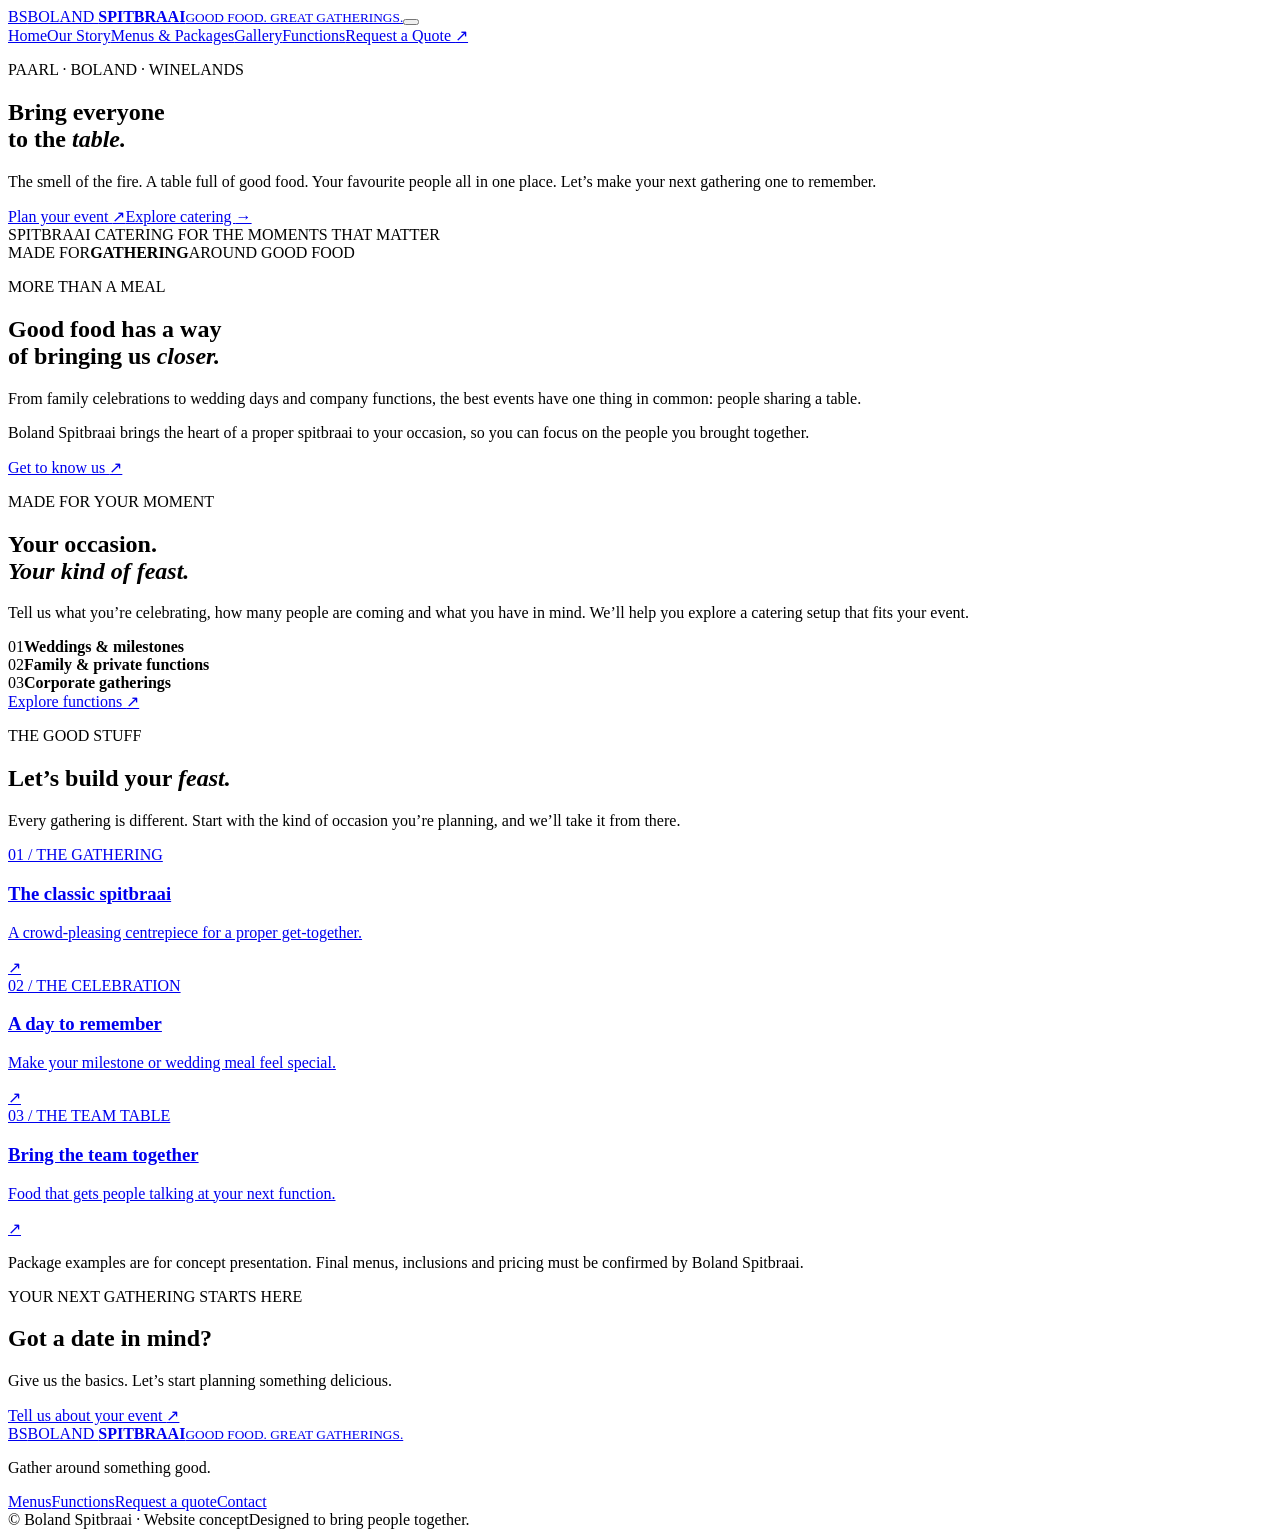
==== index.html @ f4f55e8e "Build Boland Spitbraai homepage" ====
<!doctype html>
<html lang="en">
<head>
  <meta charset="utf-8"><meta name="viewport" content="width=device-width, initial-scale=1">
  <meta name="description" content="Spitbraai catering for weddings, private celebrations and corporate functions across Paarl, the Boland and Winelands. Request a quote for your event.">
  <meta name="theme-color" content="#171914">
  <title>Boland Spitbraai | Bring Everyone to the Table</title>
  <link rel="preconnect" href="https://images.unsplash.com"><link rel="stylesheet" href="assets/css/styles.css"><script src="assets/js/main.js" defer></script>
</head>
<body>
<header class="site-header"><a class="brand" href="index.html" aria-label="Boland Spitbraai home"><span class="brand-mark">BS</span><span class="brand-name">BOLAND <b>SPITBRAAI</b><small>GOOD FOOD. GREAT GATHERINGS.</small></span></a><button class="nav-toggle" aria-expanded="false" aria-controls="site-nav" aria-label="Open navigation"><span></span><span></span></button><nav id="site-nav" class="site-nav"><a class="active" href="index.html">Home</a><a href="about.html">Our Story</a><a href="menus.html">Menus & Packages</a><a href="gallery.html">Gallery</a><a href="events.html">Functions</a><a class="nav-cta" href="quote.html">Request a Quote <span>↗</span></a></nav></header>
<main>
<section class="hero"><div class="hero-image" role="img" aria-label="Golden firelight and a feast prepared for a gathering"></div><div class="hero-content wrap"><p class="eyebrow"><span></span> PAARL · BOLAND · WINELANDS</p><h1>Bring everyone<br>to the <em>table.</em></h1><p class="hero-copy">The smell of the fire. A table full of good food. Your favourite people all in one place. Let’s make your next gathering one to remember.</p><div class="hero-actions"><a class="button button-primary" href="quote.html">Plan your event <span>↗</span></a><a class="text-link" href="menus.html">Explore catering <span>→</span></a></div><div class="hero-note"><span class="note-line"></span><span>SPITBRAAI CATERING FOR THE MOMENTS THAT MATTER</span></div></div><div class="hero-stamp"><span>MADE FOR</span><b>GATHERING</b><span>AROUND GOOD FOOD</span></div></section>
<section class="intro-section section-pad"><div class="wrap intro-grid"><div><p class="eyebrow dark-eye">MORE THAN A MEAL</p><h2>Good food has a way<br>of bringing us <em>closer.</em></h2></div><div class="intro-copy"><p>From family celebrations to wedding days and company functions, the best events have one thing in common: people sharing a table.</p><p>Boland Spitbraai brings the heart of a proper spitbraai to your occasion, so you can focus on the people you brought together.</p><a class="under-link" href="about.html">Get to know us <span>↗</span></a></div></div></section>
<section class="feature-section"><div class="feature-photo photo-feast"></div><div class="feature-panel"><p class="eyebrow">MADE FOR YOUR MOMENT</p><h2>Your occasion.<br><em>Your kind of feast.</em></h2><p>Tell us what you’re celebrating, how many people are coming and what you have in mind. We’ll help you explore a catering setup that fits your event.</p><div class="feature-list"><div><span>01</span><b>Weddings & milestones</b></div><div><span>02</span><b>Family & private functions</b></div><div><span>03</span><b>Corporate gatherings</b></div></div><a class="button button-outline" href="events.html">Explore functions <span>↗</span></a></div></section>
<section class="packages-section section-pad"><div class="wrap"><div class="section-heading"><div><p class="eyebrow dark-eye">THE GOOD STUFF</p><h2>Let’s build your <em>feast.</em></h2></div><p>Every gathering is different. Start with the kind of occasion you’re planning, and we’ll take it from there.</p></div><div class="package-grid"><a class="package-card" href="menus.html#classic"><span class="card-number">01 / THE GATHERING</span><div class="package-image package-image-one"></div><div class="package-bottom"><div><h3>The classic spitbraai</h3><p>A crowd-pleasing centrepiece for a proper get-together.</p></div><span class="round-arrow">↗</span></div></a><a class="package-card" href="menus.html#celebration"><span class="card-number">02 / THE CELEBRATION</span><div class="package-image package-image-two"></div><div class="package-bottom"><div><h3>A day to remember</h3><p>Make your milestone or wedding meal feel special.</p></div><span class="round-arrow">↗</span></div></a><a class="package-card" href="menus.html#corporate"><span class="card-number">03 / THE TEAM TABLE</span><div class="package-image package-image-three"></div><div class="package-bottom"><div><h3>Bring the team together</h3><p>Food that gets people talking at your next function.</p></div><span class="round-arrow">↗</span></div></a></div><p class="small-note">Package examples are for concept presentation. Final menus, inclusions and pricing must be confirmed by Boland Spitbraai.</p></div></section>
<section class="quote-band"><div class="wrap quote-band-inner"><div><p class="eyebrow">YOUR NEXT GATHERING STARTS HERE</p><h2>Got a date in mind?</h2><p>Give us the basics. Let’s start planning something delicious.</p></div><a class="button button-light" href="quote.html">Tell us about your event <span>↗</span></a></div></section>
</main>
<footer class="site-footer"><div class="wrap footer-main"><a class="brand footer-brand" href="index.html"><span class="brand-mark">BS</span><span class="brand-name">BOLAND <b>SPITBRAAI</b><small>GOOD FOOD. GREAT GATHERINGS.</small></span></a><p>Gather around something good.</p><div class="footer-links"><a href="menus.html">Menus</a><a href="events.html">Functions</a><a href="quote.html">Request a quote</a><a href="contact.html">Contact</a></div></div><div class="wrap footer-bottom"><span>© <span data-year></span> Boland Spitbraai · Website concept</span><span>Designed to bring people together.</span></div></footer>
</body></html>
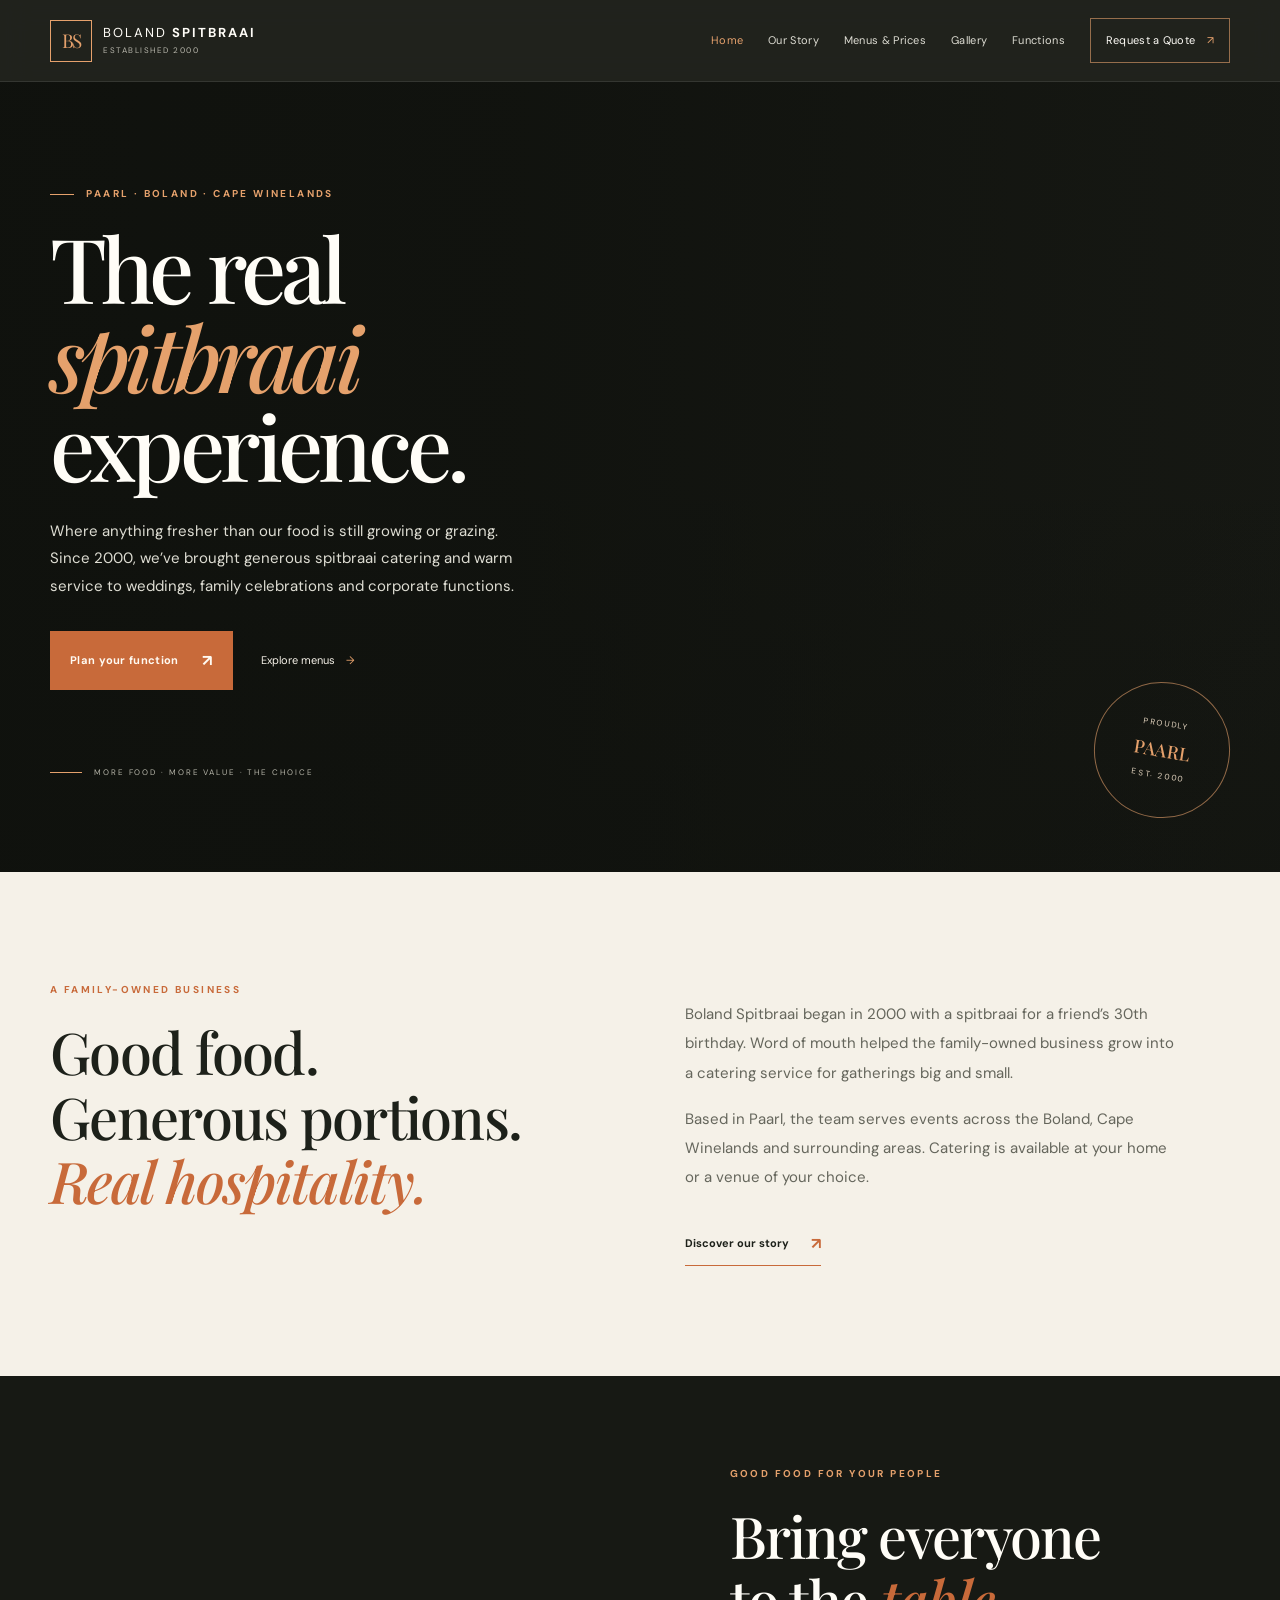
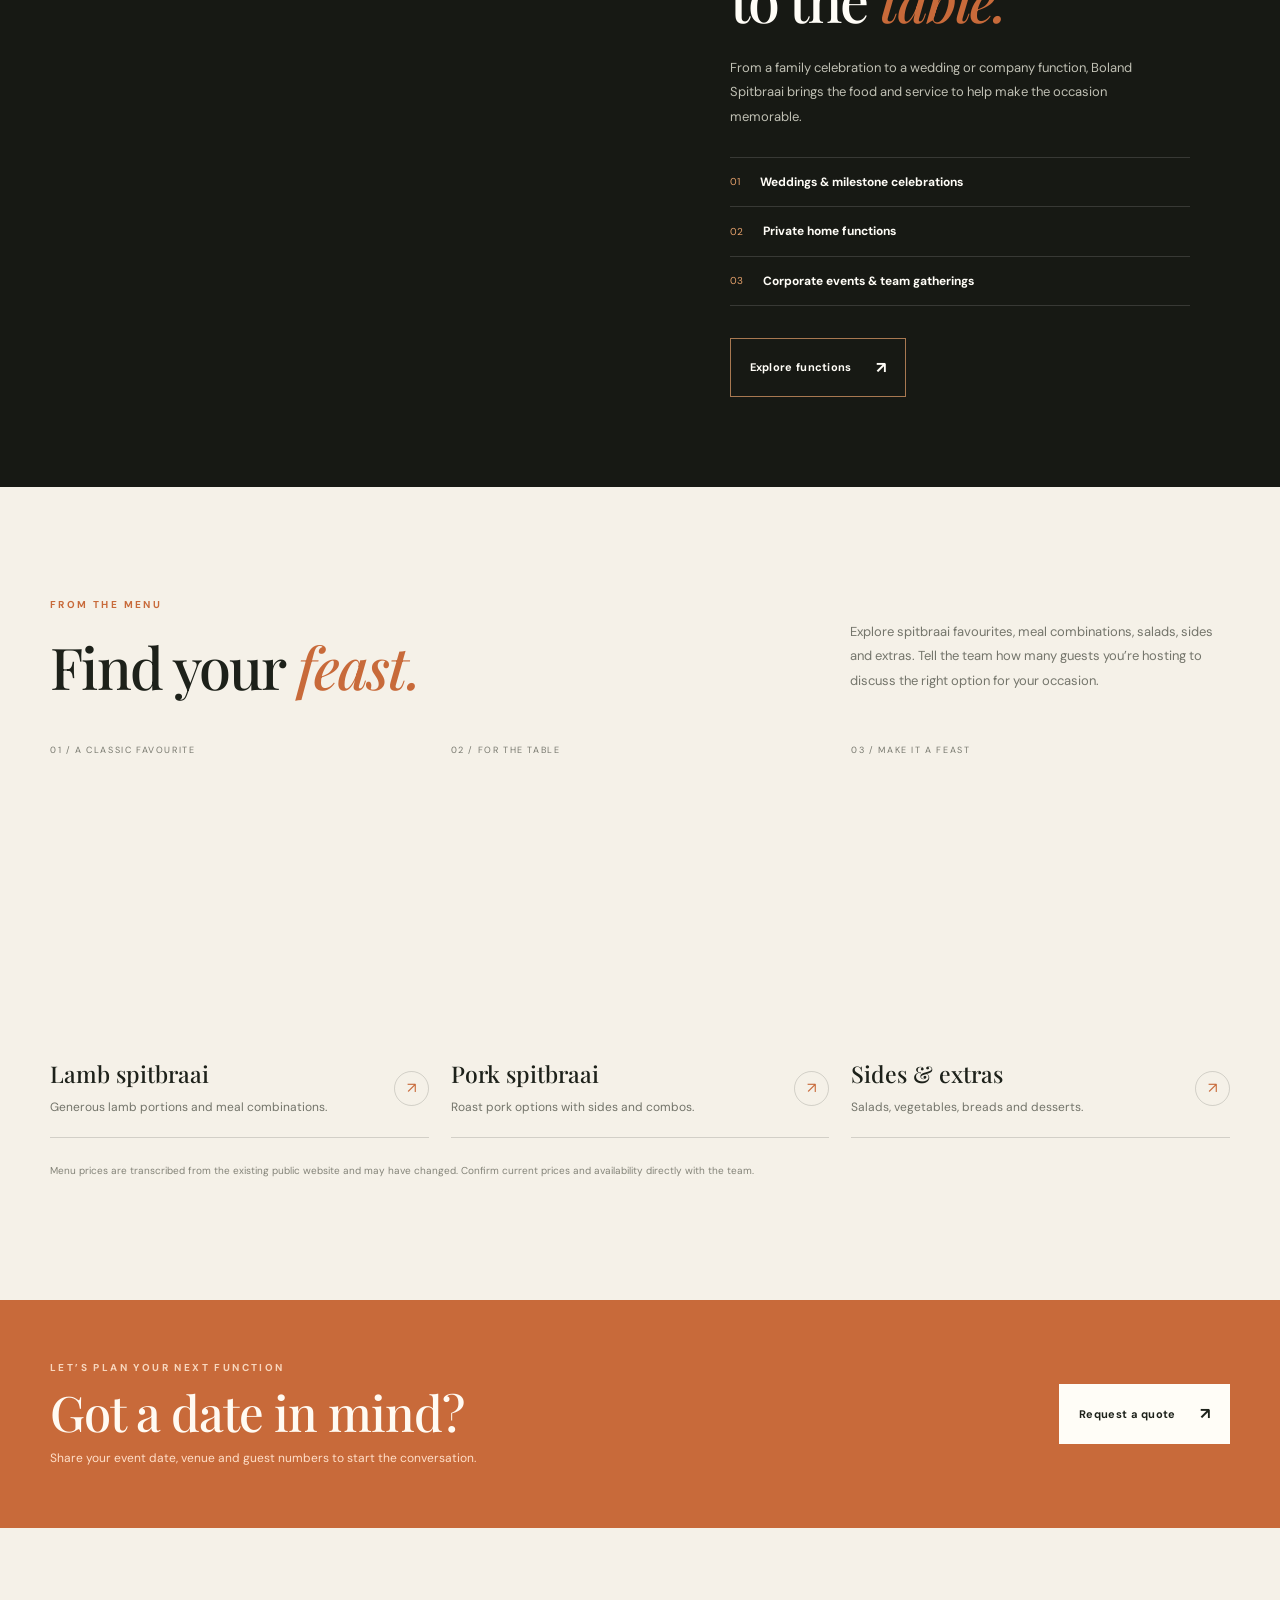
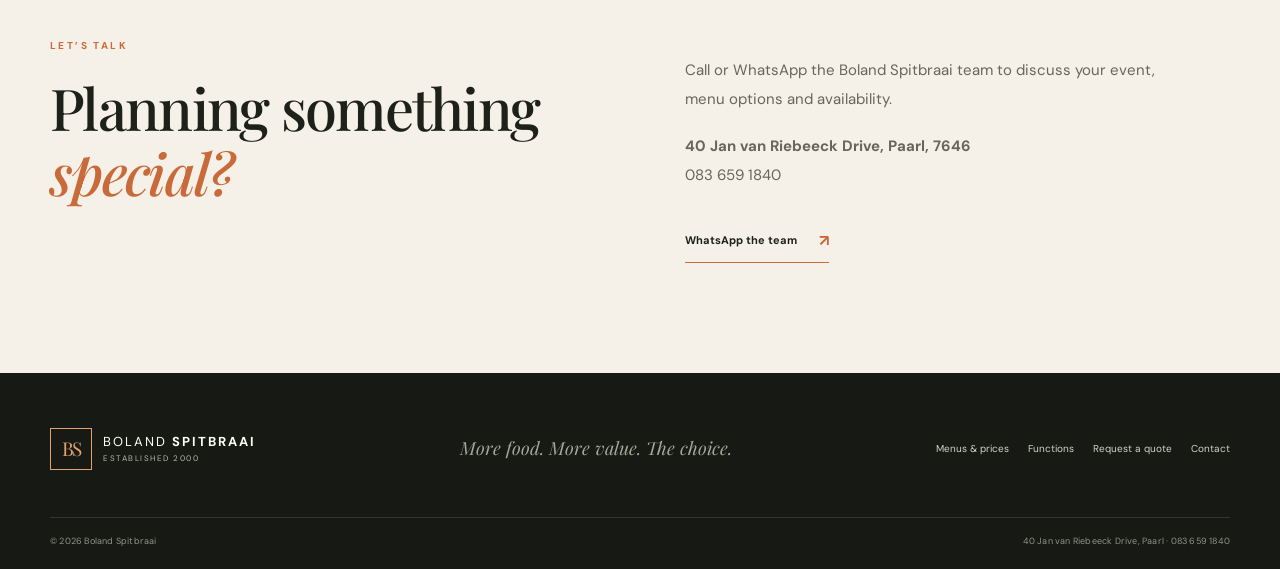
==== commit f1ddcfbf: "Rework homepage around real Boland Spitbraai business" ====
--- a/index.html
+++ b/index.html
@@ -1,20 +1,10 @@
 <!doctype html>
-<html lang="en">
-<head>
-  <meta charset="utf-8"><meta name="viewport" content="width=device-width, initial-scale=1">
-  <meta name="description" content="Spitbraai catering for weddings, private celebrations and corporate functions across Paarl, the Boland and Winelands. Request a quote for your event.">
-  <meta name="theme-color" content="#171914">
-  <title>Boland Spitbraai | Bring Everyone to the Table</title>
-  <link rel="preconnect" href="https://images.unsplash.com"><link rel="stylesheet" href="assets/css/styles.css"><script src="assets/js/main.js" defer></script>
-</head>
-<body>
-<header class="site-header"><a class="brand" href="index.html" aria-label="Boland Spitbraai home"><span class="brand-mark">BS</span><span class="brand-name">BOLAND <b>SPITBRAAI</b><small>GOOD FOOD. GREAT GATHERINGS.</small></span></a><button class="nav-toggle" aria-expanded="false" aria-controls="site-nav" aria-label="Open navigation"><span></span><span></span></button><nav id="site-nav" class="site-nav"><a class="active" href="index.html">Home</a><a href="about.html">Our Story</a><a href="menus.html">Menus & Packages</a><a href="gallery.html">Gallery</a><a href="events.html">Functions</a><a class="nav-cta" href="quote.html">Request a Quote <span>↗</span></a></nav></header>
-<main>
-<section class="hero"><div class="hero-image" role="img" aria-label="Golden firelight and a feast prepared for a gathering"></div><div class="hero-content wrap"><p class="eyebrow"><span></span> PAARL · BOLAND · WINELANDS</p><h1>Bring everyone<br>to the <em>table.</em></h1><p class="hero-copy">The smell of the fire. A table full of good food. Your favourite people all in one place. Let’s make your next gathering one to remember.</p><div class="hero-actions"><a class="button button-primary" href="quote.html">Plan your event <span>↗</span></a><a class="text-link" href="menus.html">Explore catering <span>→</span></a></div><div class="hero-note"><span class="note-line"></span><span>SPITBRAAI CATERING FOR THE MOMENTS THAT MATTER</span></div></div><div class="hero-stamp"><span>MADE FOR</span><b>GATHERING</b><span>AROUND GOOD FOOD</span></div></section>
-<section class="intro-section section-pad"><div class="wrap intro-grid"><div><p class="eyebrow dark-eye">MORE THAN A MEAL</p><h2>Good food has a way<br>of bringing us <em>closer.</em></h2></div><div class="intro-copy"><p>From family celebrations to wedding days and company functions, the best events have one thing in common: people sharing a table.</p><p>Boland Spitbraai brings the heart of a proper spitbraai to your occasion, so you can focus on the people you brought together.</p><a class="under-link" href="about.html">Get to know us <span>↗</span></a></div></div></section>
-<section class="feature-section"><div class="feature-photo photo-feast"></div><div class="feature-panel"><p class="eyebrow">MADE FOR YOUR MOMENT</p><h2>Your occasion.<br><em>Your kind of feast.</em></h2><p>Tell us what you’re celebrating, how many people are coming and what you have in mind. We’ll help you explore a catering setup that fits your event.</p><div class="feature-list"><div><span>01</span><b>Weddings & milestones</b></div><div><span>02</span><b>Family & private functions</b></div><div><span>03</span><b>Corporate gatherings</b></div></div><a class="button button-outline" href="events.html">Explore functions <span>↗</span></a></div></section>
-<section class="packages-section section-pad"><div class="wrap"><div class="section-heading"><div><p class="eyebrow dark-eye">THE GOOD STUFF</p><h2>Let’s build your <em>feast.</em></h2></div><p>Every gathering is different. Start with the kind of occasion you’re planning, and we’ll take it from there.</p></div><div class="package-grid"><a class="package-card" href="menus.html#classic"><span class="card-number">01 / THE GATHERING</span><div class="package-image package-image-one"></div><div class="package-bottom"><div><h3>The classic spitbraai</h3><p>A crowd-pleasing centrepiece for a proper get-together.</p></div><span class="round-arrow">↗</span></div></a><a class="package-card" href="menus.html#celebration"><span class="card-number">02 / THE CELEBRATION</span><div class="package-image package-image-two"></div><div class="package-bottom"><div><h3>A day to remember</h3><p>Make your milestone or wedding meal feel special.</p></div><span class="round-arrow">↗</span></div></a><a class="package-card" href="menus.html#corporate"><span class="card-number">03 / THE TEAM TABLE</span><div class="package-image package-image-three"></div><div class="package-bottom"><div><h3>Bring the team together</h3><p>Food that gets people talking at your next function.</p></div><span class="round-arrow">↗</span></div></a></div><p class="small-note">Package examples are for concept presentation. Final menus, inclusions and pricing must be confirmed by Boland Spitbraai.</p></div></section>
-<section class="quote-band"><div class="wrap quote-band-inner"><div><p class="eyebrow">YOUR NEXT GATHERING STARTS HERE</p><h2>Got a date in mind?</h2><p>Give us the basics. Let’s start planning something delicious.</p></div><a class="button button-light" href="quote.html">Tell us about your event <span>↗</span></a></div></section>
-</main>
-<footer class="site-footer"><div class="wrap footer-main"><a class="brand footer-brand" href="index.html"><span class="brand-mark">BS</span><span class="brand-name">BOLAND <b>SPITBRAAI</b><small>GOOD FOOD. GREAT GATHERINGS.</small></span></a><p>Gather around something good.</p><div class="footer-links"><a href="menus.html">Menus</a><a href="events.html">Functions</a><a href="quote.html">Request a quote</a><a href="contact.html">Contact</a></div></div><div class="wrap footer-bottom"><span>© <span data-year></span> Boland Spitbraai · Website concept</span><span>Designed to bring people together.</span></div></footer>
-</body></html>+<html lang="en"><head><meta charset="utf-8"><meta name="viewport" content="width=device-width,initial-scale=1"><meta name="description" content="Boland Spitbraai has served spitbraai catering from Paarl since 2000. Weddings, private functions and corporate events across the Boland and Winelands."><meta name="theme-color" content="#171914"><title>Boland Spitbraai | The Real Spitbraai Experience</title><link rel="stylesheet" href="assets/css/styles.css"><script src="assets/js/main.js" defer></script></head>
+<body><header class="site-header"><a class="brand" href="index.html"><span class="brand-mark">BS</span><span class="brand-name">BOLAND <b>SPITBRAAI</b><small>ESTABLISHED 2000</small></span></a><button class="nav-toggle" aria-expanded="false" aria-controls="site-nav" aria-label="Open navigation"><span></span><span></span></button><nav id="site-nav" class="site-nav"><a class="active" href="index.html">Home</a><a href="about.html">Our Story</a><a href="menus.html">Menus & Prices</a><a href="gallery.html">Gallery</a><a href="events.html">Functions</a><a class="nav-cta" href="quote.html">Request a Quote <span>↗</span></a></nav></header>
+<main><section class="hero"><div class="hero-image" role="img" aria-label="A spitbraai feast prepared for a celebration"></div><div class="hero-content wrap"><p class="eyebrow"><span></span> PAARL · BOLAND · CAPE WINELANDS</p><h1>The real<br><em>spitbraai</em><br>experience.</h1><p class="hero-copy">Where anything fresher than our food is still growing or grazing. Since 2000, we’ve brought generous spitbraai catering and warm service to weddings, family celebrations and corporate functions.</p><div class="hero-actions"><a class="button button-primary" href="quote.html">Plan your function <span>↗</span></a><a class="text-link" href="menus.html">Explore menus <span>→</span></a></div><div class="hero-note"><span class="note-line"></span><span>MORE FOOD · MORE VALUE · THE CHOICE</span></div></div><div class="hero-stamp"><span>PROUDLY</span><b>PAARL</b><span>EST. 2000</span></div></section>
+<section class="intro-section section-pad"><div class="wrap intro-grid"><div><p class="eyebrow dark-eye">A FAMILY-OWNED BUSINESS</p><h2>Good food.<br>Generous portions.<br><em>Real hospitality.</em></h2></div><div class="intro-copy"><p>Boland Spitbraai began in 2000 with a spitbraai for a friend’s 30th birthday. Word of mouth helped the family-owned business grow into a catering service for gatherings big and small.</p><p>Based in Paarl, the team serves events across the Boland, Cape Winelands and surrounding areas. Catering is available at your home or a venue of your choice.</p><a class="under-link" href="about.html">Discover our story <span>↗</span></a></div></div></section>
+<section class="feature-section"><div class="feature-photo photo-feast"></div><div class="feature-panel"><p class="eyebrow">GOOD FOOD FOR YOUR PEOPLE</p><h2>Bring everyone<br>to the <em>table.</em></h2><p>From a family celebration to a wedding or company function, Boland Spitbraai brings the food and service to help make the occasion memorable.</p><div class="feature-list"><div><span>01</span><b>Weddings & milestone celebrations</b></div><div><span>02</span><b>Private home functions</b></div><div><span>03</span><b>Corporate events & team gatherings</b></div></div><a class="button button-outline" href="events.html">Explore functions <span>↗</span></a></div></section>
+<section class="packages-section section-pad"><div class="wrap"><div class="section-heading"><div><p class="eyebrow dark-eye">FROM THE MENU</p><h2>Find your <em>feast.</em></h2></div><p>Explore spitbraai favourites, meal combinations, salads, sides and extras. Tell the team how many guests you’re hosting to discuss the right option for your occasion.</p></div><div class="package-grid"><a class="package-card" href="menus.html#lamb"><span class="card-number">01 / A CLASSIC FAVOURITE</span><div class="package-image package-image-one"></div><div class="package-bottom"><div><h3>Lamb spitbraai</h3><p>Generous lamb portions and meal combinations.</p></div><span class="round-arrow">↗</span></div></a><a class="package-card" href="menus.html#pork"><span class="card-number">02 / FOR THE TABLE</span><div class="package-image package-image-two"></div><div class="package-bottom"><div><h3>Pork spitbraai</h3><p>Roast pork options with sides and combos.</p></div><span class="round-arrow">↗</span></div></a><a class="package-card" href="menus.html#extras"><span class="card-number">03 / MAKE IT A FEAST</span><div class="package-image package-image-three"></div><div class="package-bottom"><div><h3>Sides & extras</h3><p>Salads, vegetables, breads and desserts.</p></div><span class="round-arrow">↗</span></div></a></div><p class="small-note">Menu prices are transcribed from the existing public website and may have changed. Confirm current prices and availability directly with the team.</p></div></section>
+<section class="quote-band"><div class="wrap quote-band-inner"><div><p class="eyebrow">LET’S PLAN YOUR NEXT FUNCTION</p><h2>Got a date in mind?</h2><p>Share your event date, venue and guest numbers to start the conversation.</p></div><a class="button button-light" href="quote.html">Request a quote <span>↗</span></a></div></section>
+<section class="section-pad"><div class="wrap intro-grid"><div><p class="eyebrow dark-eye">LET’S TALK</p><h2>Planning something<br><em>special?</em></h2></div><div class="intro-copy"><p>Call or WhatsApp the Boland Spitbraai team to discuss your event, menu options and availability.</p><p><strong>40 Jan van Riebeeck Drive, Paarl, 7646</strong><br>083 659 1840</p><a class="under-link" href="https://wa.me/27836591840?text=Hi%20Boland%20Spitbraai%2C%20I%27d%20like%20to%20enquire%20about%20catering." target="_blank" rel="noopener">WhatsApp the team <span>↗</span></a></div></div></section></main>
+<footer class="site-footer"><div class="wrap footer-main"><a class="brand footer-brand" href="index.html"><span class="brand-mark">BS</span><span class="brand-name">BOLAND <b>SPITBRAAI</b><small>ESTABLISHED 2000</small></span></a><p>More food. More value. The choice.</p><div class="footer-links"><a href="menus.html">Menus & prices</a><a href="events.html">Functions</a><a href="quote.html">Request a quote</a><a href="contact.html">Contact</a></div></div><div class="wrap footer-bottom"><span>© <span data-year></span> Boland Spitbraai</span><span>40 Jan van Riebeeck Drive, Paarl · 083 659 1840</span></div></footer></body></html>
--- a/assets/css/styles.css
+++ b/assets/css/styles.css
@@ -0,0 +1,19 @@
+@import url('https://fonts.googleapis.com/css2?family=DM+Sans:wght@400;500;600;700&family=Playfair+Display:ital,wght@0,500;0,600;0,700;1,500;1,600&display=swap');
+:root{--ink:#1d211a;--deep:#171914;--deep2:#22261e;--paper:#f5f1e8;--paper2:#ebe4d6;--muted:#78796f;--line:rgba(29,33,26,.16);--accent:#c86a3a;--accent2:#e5a16c;--white:#fffdf7;--serif:'Playfair Display',Georgia,serif;--sans:'DM Sans',Arial,sans-serif;--wrap:1180px}
+*{box-sizing:border-box}html{scroll-behavior:smooth;scroll-padding-top:90px}body{margin:0;background:var(--paper);color:var(--ink);font-family:var(--sans);font-size:15px;line-height:1.7;-webkit-font-smoothing:antialiased}body.nav-open{overflow:hidden}a{color:inherit;text-decoration:none}img{display:block;max-width:100%}button,input,select,textarea{font:inherit}.wrap{width:min(var(--wrap),calc(100% - 64px));margin-inline:auto}.section-pad{padding:110px 0}.site-header{height:82px;position:sticky;top:0;z-index:50;display:flex;align-items:center;justify-content:space-between;padding:0 max(32px,calc((100vw - var(--wrap))/2));background:rgba(23,25,20,.96);color:var(--white);border-bottom:1px solid rgba(255,255,255,.09);backdrop-filter:blur(14px)}.brand{display:flex;align-items:center;gap:11px;flex-shrink:0}.brand-mark{width:42px;height:42px;border:1px solid var(--accent2);display:grid;place-items:center;font-family:var(--serif);font-size:19px;color:var(--accent2);letter-spacing:-2px}.brand-name{font-size:13px;letter-spacing:2px;line-height:1.2}.brand-name b{font-weight:700}.brand-name small{display:block;margin-top:5px;font-size:8px;letter-spacing:1.5px;color:#b8b7ab}.site-nav{display:flex;align-items:center;gap:25px;font-size:11px;letter-spacing:.3px}.site-nav>a:not(.nav-cta){color:#deddd3;transition:color .2s}.site-nav>a:hover,.site-nav>a.active{color:var(--accent2)}.nav-cta{padding:12px 15px;border:1px solid rgba(229,161,108,.6);color:var(--white);white-space:nowrap}.nav-cta span{color:var(--accent2);margin-left:8px}.nav-toggle{display:none}
+.hero{min-height:690px;height:min(790px,calc(100svh - 82px));position:relative;overflow:hidden;display:flex;align-items:center;background:var(--deep);color:var(--white)}.hero-image,.page-hero-photo{position:absolute;inset:0;background-size:cover;background-position:center}.hero-image{background-image:linear-gradient(90deg,rgba(15,17,13,.92) 0%,rgba(15,17,13,.77) 40%,rgba(15,17,13,.16) 100%),linear-gradient(0deg,rgba(15,17,13,.36),transparent 50%),url('https://images.unsplash.com/photo-1529193591184-b1d58069ecdd?auto=format&fit=crop&w=2000&q=90');transform:scale(1.02)}.hero-content{position:relative;z-index:1;padding-top:12px}.eyebrow{font-size:10px;letter-spacing:2.4px;font-weight:700;line-height:1.5;color:var(--accent2);margin:0 0 22px}.eyebrow span{display:inline-block;width:24px;height:1px;background:var(--accent2);vertical-align:middle;margin-right:8px}.hero h1,.page-hero h1,.quote-intro h1{font-size:clamp(56px,7vw,98px);letter-spacing:-4.8px;line-height:.99;font-weight:500;margin:0;font-family:var(--serif)}h1 em,h2 em{font-weight:500;color:var(--accent2)}.hero-copy{max-width:470px;margin:28px 0 30px;color:#deddd3;font-size:15px;line-height:1.85}.hero-actions{display:flex;align-items:center;gap:28px}.button{display:inline-flex;align-items:center;justify-content:center;gap:24px;padding:15px 19px;font-size:11px;letter-spacing:.3px;font-weight:700;border:1px solid transparent;cursor:pointer;transition:transform .2s,background .2s,border-color .2s}.button:hover{transform:translateY(-2px)}.button span{font-size:16px}.button-primary{background:var(--accent);color:#fffaf2}.button-primary:hover{background:#ad552c}.text-link{color:#f5f1e8;font-size:11px}.text-link span{margin-left:8px;color:var(--accent2)}.hero-note{display:flex;align-items:center;gap:12px;margin-top:76px;color:#b5b4a8;font-size:8px;letter-spacing:1.9px}.note-line{width:32px;height:1px;background:var(--accent2)}.hero-stamp{position:absolute;right:max(32px,calc((100vw - var(--wrap))/2));bottom:54px;z-index:1;width:136px;height:136px;border:1px solid rgba(229,161,108,.6);border-radius:50%;display:flex;flex-direction:column;align-items:center;justify-content:center;gap:4px;color:#e6d7c2;transform:rotate(9deg);font-size:8px;letter-spacing:1.7px}.hero-stamp b{font-family:var(--serif);font-size:18px;font-weight:500;color:var(--accent2);letter-spacing:0}
+.intro-grid,.story-grid,.contact-grid{display:grid;grid-template-columns:1fr 1fr;gap:90px;align-items:start}.dark-eye{color:var(--accent)}h2{font-family:var(--serif);font-weight:500;letter-spacing:-1.7px;font-size:clamp(37px,4.5vw,58px);line-height:1.12;margin:0 0 24px}h2 em{color:var(--accent)}.intro-copy{max-width:500px;padding-top:18px}.intro-copy p,.story-copy p,.contact-grid>div>p:not(.eyebrow){color:#65665c;line-height:1.95;margin:0 0 17px}.under-link{display:inline-flex;gap:22px;align-items:center;border-bottom:1px solid var(--accent);padding:8px 0;color:var(--ink);font-size:11px;font-weight:700;margin-top:12px}.under-link span{color:var(--accent);font-size:16px}
+.feature-section{display:grid;grid-template-columns:1fr 1fr;min-height:610px;background:var(--deep);color:var(--white)}.feature-photo{background:url('https://images.unsplash.com/photo-1555939594-58d7cb561ad1?auto=format&fit=crop&w=1400&q=90') center/cover;min-height:550px}.feature-panel{padding:90px clamp(38px,7vw,105px);align-self:center}.feature-panel h2{font-size:clamp(40px,4.5vw,60px)}.feature-panel>p:not(.eyebrow){color:#c0c0b4;max-width:450px;font-size:13px;line-height:1.9}.feature-list{margin:27px 0 32px;border-top:1px solid rgba(255,255,255,.14)}.feature-list>div{display:flex;align-items:center;gap:20px;border-bottom:1px solid rgba(255,255,255,.14);padding:14px 0;font-size:12px}.feature-list span{color:var(--accent2);font-size:10px}.button-outline{border-color:rgba(229,161,108,.7);color:var(--white);background:transparent}.button-outline:hover{background:rgba(229,161,108,.1)}
+.section-heading{display:flex;align-items:end;justify-content:space-between;gap:45px;margin-bottom:44px}.section-heading h2{margin-bottom:0}.section-heading>p{max-width:380px;color:#74756b;font-size:13px;line-height:1.9;margin:0 0 5px}.package-grid{display:grid;grid-template-columns:repeat(3,1fr);gap:22px}.package-card{display:block;min-width:0}.card-number{display:block;font-size:9px;letter-spacing:1.6px;color:#77786e;margin-bottom:12px}.package-image{height:270px;background-size:cover;background-position:center;transition:filter .25s,transform .35s}.package-card:hover .package-image{filter:saturate(1.1);transform:translateY(-4px)}.package-image-one{background-image:url('https://images.unsplash.com/photo-1555939594-58d7cb561ad1?auto=format&fit=crop&w=900&q=85')}.package-image-two{background-image:url('https://images.unsplash.com/photo-1511795409834-ef04bbd61622?auto=format&fit=crop&w=900&q=85')}.package-image-three{background-image:url('https://images.unsplash.com/photo-1528605248644-14dd04022da1?auto=format&fit=crop&w=900&q=85')}.package-bottom{display:flex;align-items:center;justify-content:space-between;gap:12px;padding:20px 0;border-bottom:1px solid var(--line)}.package-bottom h3,.event-card h3{font-family:var(--serif);font-weight:500;font-size:23px;line-height:1.2;margin:0 0 9px}.package-bottom p,.event-card p{font-size:12px;color:#73746a;line-height:1.7;margin:0}.round-arrow{width:35px;height:35px;border:1px solid var(--line);border-radius:50%;display:grid;place-items:center;flex-shrink:0;color:var(--accent)}.small-note{font-size:10px;line-height:1.8;color:#838378;margin-top:24px}
+.quote-band{background:var(--accent);color:#fffaf2;padding:60px 0}.quote-band-inner{display:flex;align-items:center;justify-content:space-between;gap:30px}.quote-band .eyebrow{color:#f8d7be;margin-bottom:10px}.quote-band h2{font-size:clamp(34px,4vw,49px);margin:0 0 8px;letter-spacing:-1px}.quote-band h2 em{color:#ffe3cb}.quote-band p:not(.eyebrow){margin:0;color:#ffdfc9;font-size:12px}.button-light{background:var(--white);color:var(--ink);white-space:nowrap}.button-light:hover{background:#f2e3d1}
+.site-footer{background:var(--deep);color:var(--white);padding:42px 0 0}.footer-main{display:flex;align-items:center;justify-content:space-between;gap:25px;padding-bottom:35px}.footer-main>p{color:#a7a79b;font-family:var(--serif);font-style:italic;font-size:18px}.footer-links{display:flex;gap:19px;flex-wrap:wrap}.footer-links a{font-size:10px;color:#d4d3c9}.footer-links a:hover{color:var(--accent2)}.footer-bottom{border-top:1px solid rgba(255,255,255,.12);padding:16px 0 20px;display:flex;justify-content:space-between;gap:20px;color:#929387;font-size:9px;letter-spacing:.2px}
+.page-hero{position:relative;min-height:490px;display:flex;align-items:center;background:var(--deep);color:var(--white);overflow:hidden}.page-hero-photo{background-image:linear-gradient(90deg,rgba(17,19,14,.91),rgba(17,19,14,.58) 60%,rgba(17,19,14,.28)),url('https://images.unsplash.com/photo-1555939594-58d7cb561ad1?auto=format&fit=crop&w=1800&q=85')}.about-hero .page-hero-photo{background-image:linear-gradient(90deg,rgba(17,19,14,.92),rgba(17,19,14,.56)),url('https://images.unsplash.com/photo-1528605248644-14dd04022da1?auto=format&fit=crop&w=1800&q=85')}.menu-hero .page-hero-photo{background-image:linear-gradient(90deg,rgba(17,19,14,.92),rgba(17,19,14,.48)),url('https://images.unsplash.com/photo-1544025162-d76694265947?auto=format&fit=crop&w=1800&q=85')}.gallery-hero .page-hero-photo{background-image:linear-gradient(90deg,rgba(17,19,14,.92),rgba(17,19,14,.45)),url('https://images.unsplash.com/photo-1517248135467-4c7edcad34c4?auto=format&fit=crop&w=1800&q=85')}.events-hero .page-hero-photo{background-image:linear-gradient(90deg,rgba(17,19,14,.93),rgba(17,19,14,.54)),url('https://images.unsplash.com/photo-1511795409834-ef04bbd61622?auto=format&fit=crop&w=1800&q=85')}.contact-hero .page-hero-photo{background-image:linear-gradient(90deg,rgba(17,19,14,.93),rgba(17,19,14,.48)),url('https://images.unsplash.com/photo-1517248135467-4c7edcad34c4?auto=format&fit=crop&w=1800&q=85')}.page-hero-content{position:relative;padding-top:24px;padding-bottom:24px}.page-hero h1{font-size:clamp(52px,6.7vw,82px)}.page-hero-content>p:not(.eyebrow){max-width:520px;color:#d2d1c7;margin:25px 0 0;line-height:1.9}.page-hero-content .button{margin-top:25px}
+.story-grid{gap:100px}.story-copy{max-width:530px}.pull-quote{border-left:2px solid var(--accent);padding:7px 0 7px 22px;margin-top:28px;font-family:var(--serif);font-size:24px;line-height:1.5}.about-image-row{display:grid;grid-template-columns:1fr 1fr;background:var(--deep);color:var(--white)}.about-image{min-height:470px;background:url('https://images.unsplash.com/photo-1547592180-85f173990554?auto=format&fit=crop&w=1300&q=85') center/cover}.about-image-copy{align-self:center;padding:75px clamp(36px,7vw,100px)}.about-image-copy>p:not(.eyebrow){color:#c1c1b5;font-size:13px;line-height:1.9;max-width:470px;margin-bottom:28px}
+.menu-list-section{padding-top:80px}.menu-row{display:grid;grid-template-columns:1fr 1fr;gap:70px;align-items:center;padding:50px 0;border-top:1px solid var(--line)}.menu-row.reverse .menu-row-image{order:2}.menu-row-image{height:390px;position:relative;background-size:cover;background-position:center}.menu-image-one{background-image:url('https://images.unsplash.com/photo-1555939594-58d7cb561ad1?auto=format&fit=crop&w=1200&q=85')}.menu-image-two{background-image:url('https://images.unsplash.com/photo-1511795409834-ef04bbd61622?auto=format&fit=crop&w=1200&q=85')}.menu-image-three{background-image:url('https://images.unsplash.com/photo-1528605248644-14dd04022da1?auto=format&fit=crop&w=1200&q=85')}.menu-row-image>span{position:absolute;top:18px;left:18px;background:var(--accent);color:#fff;padding:8px 13px;font-size:11px}.menu-row-content h2{font-size:43px}.menu-row-content>p:not(.eyebrow){color:#727368;font-size:13px;line-height:1.9}.menu-row-content ul{list-style:none;margin:23px 0;padding:0}.menu-row-content li{border-bottom:1px solid var(--line);padding:10px 0;font-size:12px;color:#55574d}.menu-row-content li:before{content:'↗';color:var(--accent);margin-right:12px}
+.gallery-grid{display:grid;grid-template-columns:repeat(3,1fr);grid-auto-rows:250px;gap:18px}.gallery-tile{margin:0;position:relative;overflow:hidden;background:#d8d0c2}.gallery-tile img{width:100%;height:100%;object-fit:cover;transition:transform .5s}.gallery-tile:hover img{transform:scale(1.04)}.gallery-tile:after{content:'';position:absolute;inset:35% 0 0;background:linear-gradient(transparent,rgba(0,0,0,.72));pointer-events:none}.gallery-tile figcaption{position:absolute;z-index:1;bottom:18px;left:20px;color:white;font-family:var(--serif);font-size:20px}.gallery-tile figcaption span{font-family:var(--sans);font-size:9px;letter-spacing:1px;color:var(--accent2);margin-right:10px}.tile-tall{grid-row:span 2}.tile-wide{grid-column:span 2}
+.event-grid{display:grid;grid-template-columns:repeat(3,1fr);gap:22px}.event-card{background:var(--white)}.event-img{height:240px;background-size:cover;background-position:center}.event-img-wedding{background-image:url('https://images.unsplash.com/photo-1511795409834-ef04bbd61622?auto=format&fit=crop&w=900&q=85')}.event-img-private{background-image:url('https://images.unsplash.com/photo-1528605248644-14dd04022da1?auto=format&fit=crop&w=900&q=85')}.event-img-corporate{background-image:url('https://images.unsplash.com/photo-1517248135467-4c7edcad34c4?auto=format&fit=crop&w=900&q=85')}.event-card-body{padding:24px}.event-index{font-size:9px;letter-spacing:1.5px;color:var(--accent)}.event-card h3{margin:12px 0}.event-card .under-link{margin-top:16px}.planning-section{background:var(--deep);color:var(--white)}.planning-grid{display:grid;grid-template-columns:.9fr 1.1fr;gap:100px}.planning-grid>div:first-child>p:not(.eyebrow){max-width:410px;color:#b7b7aa;font-size:13px;line-height:1.9;margin-bottom:28px}.planning-steps>div{display:flex;gap:25px;border-bottom:1px solid rgba(255,255,255,.15);padding:20px 0}.planning-steps>div:first-child{padding-top:0}.planning-steps>div>span{color:var(--accent2);font-size:11px}.planning-steps h3{font-family:var(--serif);font-size:23px;font-weight:500;margin:0 0 7px}.planning-steps p{margin:0;color:#b8b8ac;font-size:12px;line-height:1.8}
+.quote-page{background:var(--paper)}.quote-layout{display:grid;grid-template-columns:.8fr 1.2fr;gap:80px;align-items:start}.quote-intro h1{font-size:clamp(50px,5.5vw,70px);color:var(--ink)}.quote-intro h1 em{color:var(--accent)}.quote-intro>p:not(.eyebrow){color:#6c6d62;font-size:13px;line-height:1.9;margin:23px 0 30px}.quote-info{display:flex;gap:16px;padding:18px 0;border-top:1px solid var(--line)}.quote-info>span{color:var(--accent);font-size:10px}.quote-info b{font-size:12px}.quote-info p{margin:3px 0 0;color:#77786d;font-size:11px}.quote-form{background:var(--white);padding:34px;border:1px solid rgba(29,33,26,.08);box-shadow:0 14px 45px rgba(44,36,25,.05)}.form-top{display:flex;justify-content:space-between;gap:10px;border-bottom:1px solid var(--line);padding-bottom:18px;margin-bottom:24px;font-size:9px;letter-spacing:1.3px;font-weight:700}.form-top span:last-child{color:#858579;font-size:8px}.form-grid{display:grid;grid-template-columns:1fr 1fr;gap:18px}.form-field{display:flex;flex-direction:column;gap:7px}.form-field label{font-size:11px;font-weight:700}.form-field input,.form-field select,.form-field textarea{width:100%;border:1px solid #dcd8ce;background:#fffdf8;color:var(--ink);padding:12px 13px;border-radius:0;outline:none;font-size:12px}.form-field input:focus,.form-field select:focus,.form-field textarea:focus{border-color:var(--accent);box-shadow:0 0 0 2px rgba(200,106,58,.1)}.form-field textarea{resize:vertical}.form-field input::placeholder,.form-field textarea::placeholder{color:#a1a095}.full-field{grid-column:1/-1}.consent-check{display:flex;align-items:flex-start;gap:10px;margin:21px 0;font-size:10px;color:#696a5f;line-height:1.6}.consent-check input{margin-top:3px;accent-color:var(--accent)}.submit-button{width:100%}.form-status{display:none;padding:13px;background:#f1e7d8;color:#57412f;font-size:11px;line-height:1.7;margin:15px 0 0;overflow-wrap:anywhere}.form-status.is-visible{display:block}.form-footnote{font-size:9px;line-height:1.7;color:#89897d;margin:16px 0 0}.contact-grid{gap:100px}.contact-panel{border-top:1px solid var(--line)}.contact-panel-row{display:flex;gap:20px;padding:24px 0;border-bottom:1px solid var(--line)}.contact-panel-row>span{color:var(--accent);font-size:10px}.contact-panel-row h3{font-family:var(--serif);font-size:24px;font-weight:500;margin:0 0 8px}.contact-panel-row p{font-size:12px;line-height:1.8;color:#74756a;margin:0;max-width:440px}.contact-panel-row .under-link{margin-top:7px}
+@media(min-width:1500px){.hero-content{padding-top:0}}@media(max-width:1050px){.site-header{padding-inline:24px}.site-nav{gap:14px;font-size:10px}.brand-name{font-size:11px}.wrap{width:calc(100% - 48px)}.hero-stamp{right:24px}.section-pad{padding:85px 0}.feature-panel{padding:65px 40px}.intro-grid,.story-grid,.contact-grid{gap:50px}.quote-layout{gap:45px}.planning-grid{gap:55px}.package-image{height:220px}.event-img{height:200px}.menu-row{gap:40px}}
+@media(max-width:800px){.site-header{height:72px;padding-inline:20px}.brand-mark{width:38px;height:38px}.brand-name{font-size:11px}.nav-toggle{display:flex;width:42px;height:42px;border:1px solid rgba(255,255,255,.2);background:transparent;flex-direction:column;align-items:center;justify-content:center;gap:6px;z-index:2}.nav-toggle span{width:17px;height:1px;background:var(--white);transition:transform .2s}.nav-toggle[aria-expanded=true] span:first-child{transform:translateY(3.5px) rotate(45deg)}.nav-toggle[aria-expanded=true] span:last-child{transform:translateY(-3.5px) rotate(-45deg)}.site-nav{position:fixed;inset:72px 0 0;background:var(--deep);padding:30px 25px 45px;display:flex;flex-direction:column;align-items:stretch;gap:0;overflow-y:auto;transform:translateX(100%);transition:transform .25s ease;visibility:hidden}.site-nav.is-open{transform:translateX(0);visibility:visible}.site-nav>a:not(.nav-cta){padding:17px 0;border-bottom:1px solid rgba(255,255,255,.1);font-size:15px}.nav-cta{margin-top:25px;text-align:center;padding:15px}.hero{height:auto;min-height:690px;max-height:none;padding:85px 0 35px}.hero-image{background-image:linear-gradient(90deg,rgba(15,17,13,.91),rgba(15,17,13,.57)),linear-gradient(0deg,rgba(15,17,13,.55),transparent 60%),url('https://images.unsplash.com/photo-1529193591184-b1d58069ecdd?auto=format&fit=crop&w=1300&q=85');background-position:center}.hero-content{padding-top:0}.hero h1{font-size:clamp(54px,12vw,78px);letter-spacing:-3px}.hero-copy{max-width:450px;font-size:14px}.hero-note{margin-top:60px;max-width:260px;line-height:1.8}.hero-stamp{width:100px;height:100px;right:22px;bottom:32px;font-size:6px;letter-spacing:1px}.hero-stamp b{font-size:14px}.intro-grid,.story-grid,.contact-grid,.quote-layout,.planning-grid{grid-template-columns:1fr;gap:30px}.section-pad{padding:70px 0}.intro-copy{padding-top:0}.feature-section,.about-image-row{grid-template-columns:1fr}.feature-photo{min-height:360px}.feature-panel{padding:55px 24px 65px}.section-heading{align-items:flex-start;flex-direction:column;gap:15px;margin-bottom:30px}.section-heading>p{max-width:560px}.package-grid,.event-grid{grid-template-columns:1fr 1fr}.package-grid .package-card:last-child,.event-grid .event-card:last-child{grid-column:1/-1}.package-image{height:250px}.quote-band-inner{align-items:flex-start;flex-direction:column}.quote-band{padding:45px 0}.footer-main{align-items:flex-start;flex-direction:column;gap:14px}.footer-main>p{margin:4px 0}.footer-links{gap:14px}.page-hero{min-height:430px}.page-hero h1{font-size:clamp(48px,10vw,68px);letter-spacing:-2.8px}.page-hero-content>p:not(.eyebrow){max-width:470px}.about-image{min-height:340px}.about-image-copy{padding:55px 24px}.menu-row{grid-template-columns:1fr;gap:24px;padding:35px 0}.menu-row.reverse .menu-row-image{order:0}.menu-row-image{height:320px}.menu-row-content h2{font-size:38px}.gallery-grid{grid-template-columns:repeat(2,1fr);grid-auto-rows:220px;gap:12px}.tile-wide{grid-column:span 2}.planning-grid{gap:40px}.quote-layout{gap:35px}.quote-form{padding:25px}.quote-intro h1{font-size:58px}.contact-grid{gap:25px}}
+@media(max-width:480px){.wrap{width:calc(100% - 40px)}.site-header{padding-inline:16px}.brand{gap:8px}.brand-name{font-size:10px;letter-spacing:1.5px}.brand-name small{font-size:7px;letter-spacing:1px}.hero{min-height:650px;padding-top:75px}.hero h1{font-size:54px}.hero-copy{font-size:13px;margin:22px 0 25px}.hero-actions{align-items:flex-start;flex-direction:column;gap:18px}.hero-note{margin-top:45px;font-size:7px;letter-spacing:1.2px;max-width:210px}.hero-stamp{width:83px;height:83px;bottom:24px;right:17px}.hero-stamp b{font-size:12px}.hero-stamp span{font-size:5px}.section-pad{padding:58px 0}h2{font-size:38px}.feature-photo{min-height:280px}.feature-panel{padding:45px 20px 50px}.package-grid,.event-grid{grid-template-columns:1fr}.package-grid .package-card:last-child,.event-grid .event-card:last-child{grid-column:auto}.package-image{height:240px}.quote-band h2{font-size:36px}.footer-bottom{flex-direction:column;gap:5px}.page-hero{min-height:400px}.page-hero h1{font-size:47px;letter-spacing:-2px}.page-hero-content>p:not(.eyebrow){font-size:13px}.menu-row-image{height:255px}.menu-row-content h2{font-size:35px}.gallery-grid{grid-auto-rows:170px;gap:9px}.gallery-tile figcaption{left:11px;bottom:12px;font-size:15px}.gallery-tile figcaption span{font-size:7px;margin-right:4px}.quote-form{padding:19px}.form-grid{grid-template-columns:1fr;gap:15px}.full-field{grid-column:auto}.form-top{flex-direction:column;gap:5px}.form-top span:last-child{font-size:7px}.quote-intro h1{font-size:51px}.contact-panel-row h3{font-size:21px}.pull-quote{font-size:21px}}
+@media(prefers-reduced-motion:reduce){*,*::before,*::after{scroll-behavior:auto!important;transition:none!important;animation:none!important}}
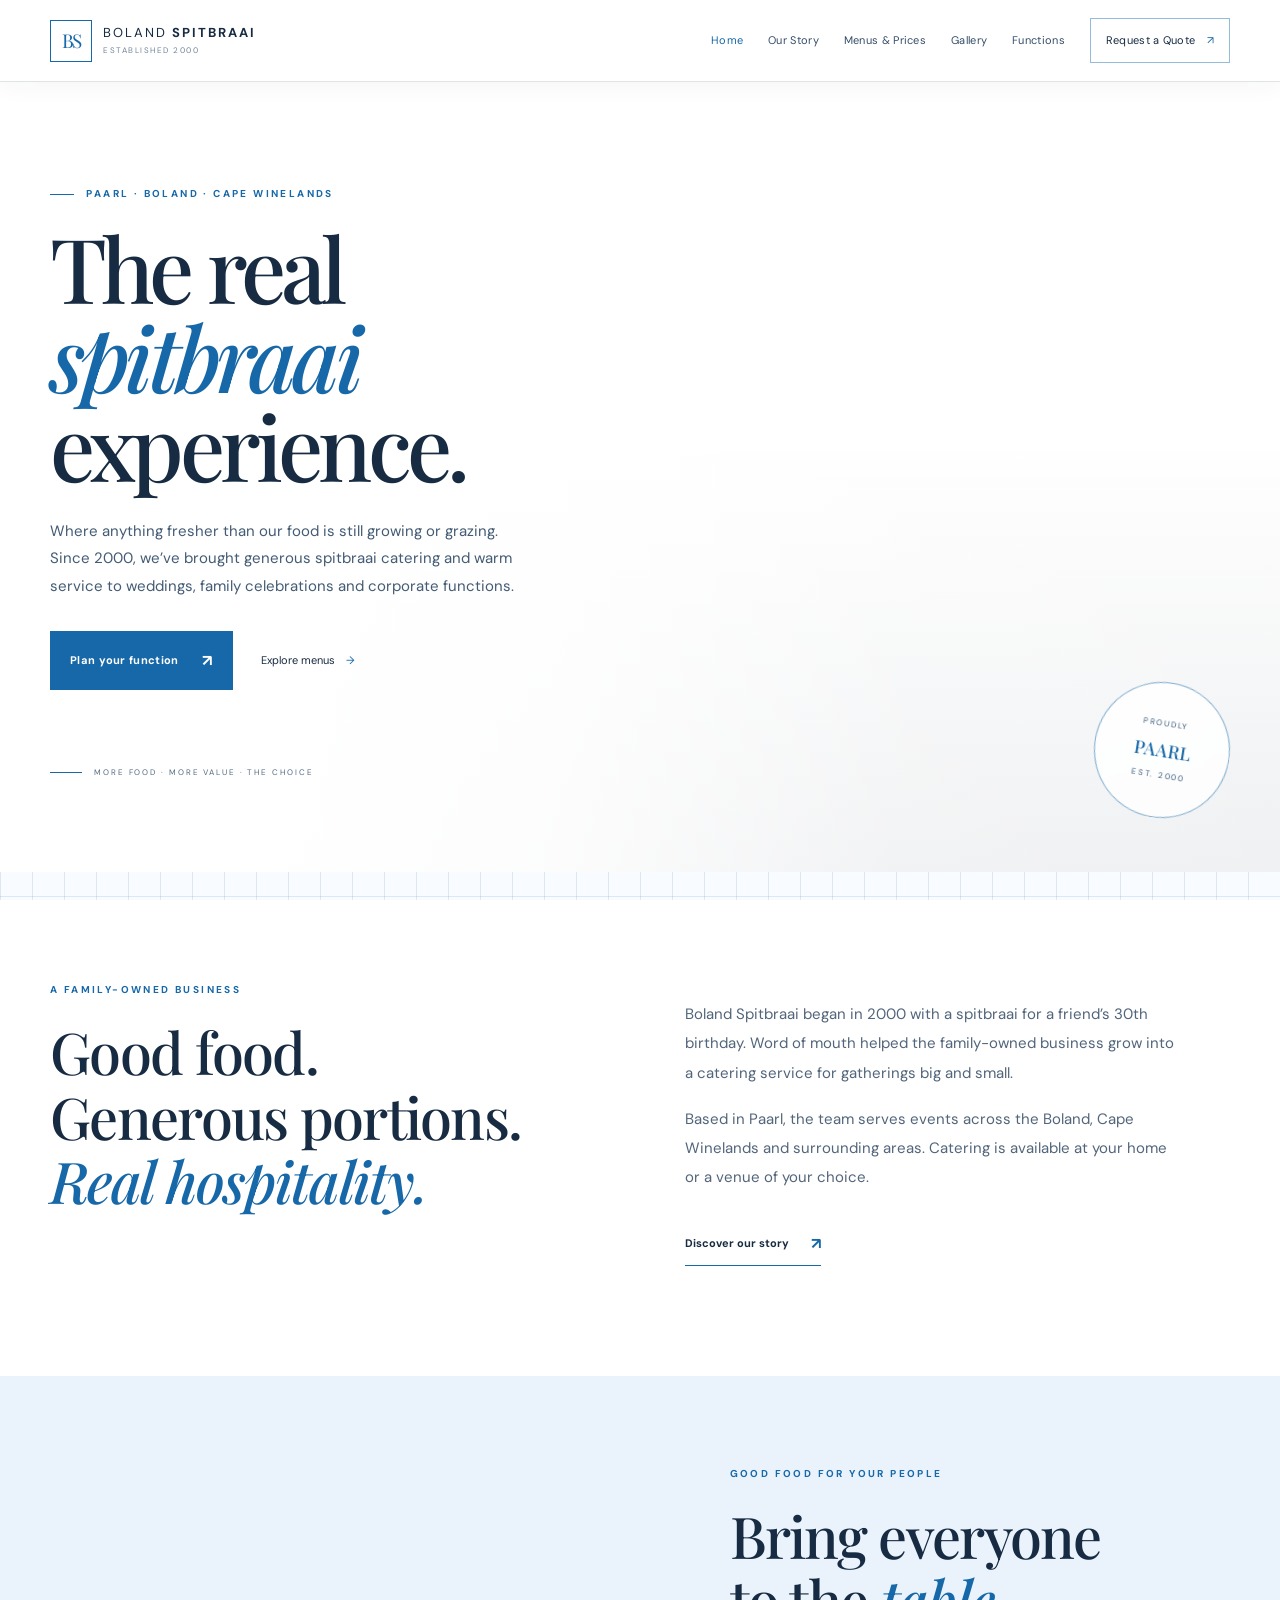
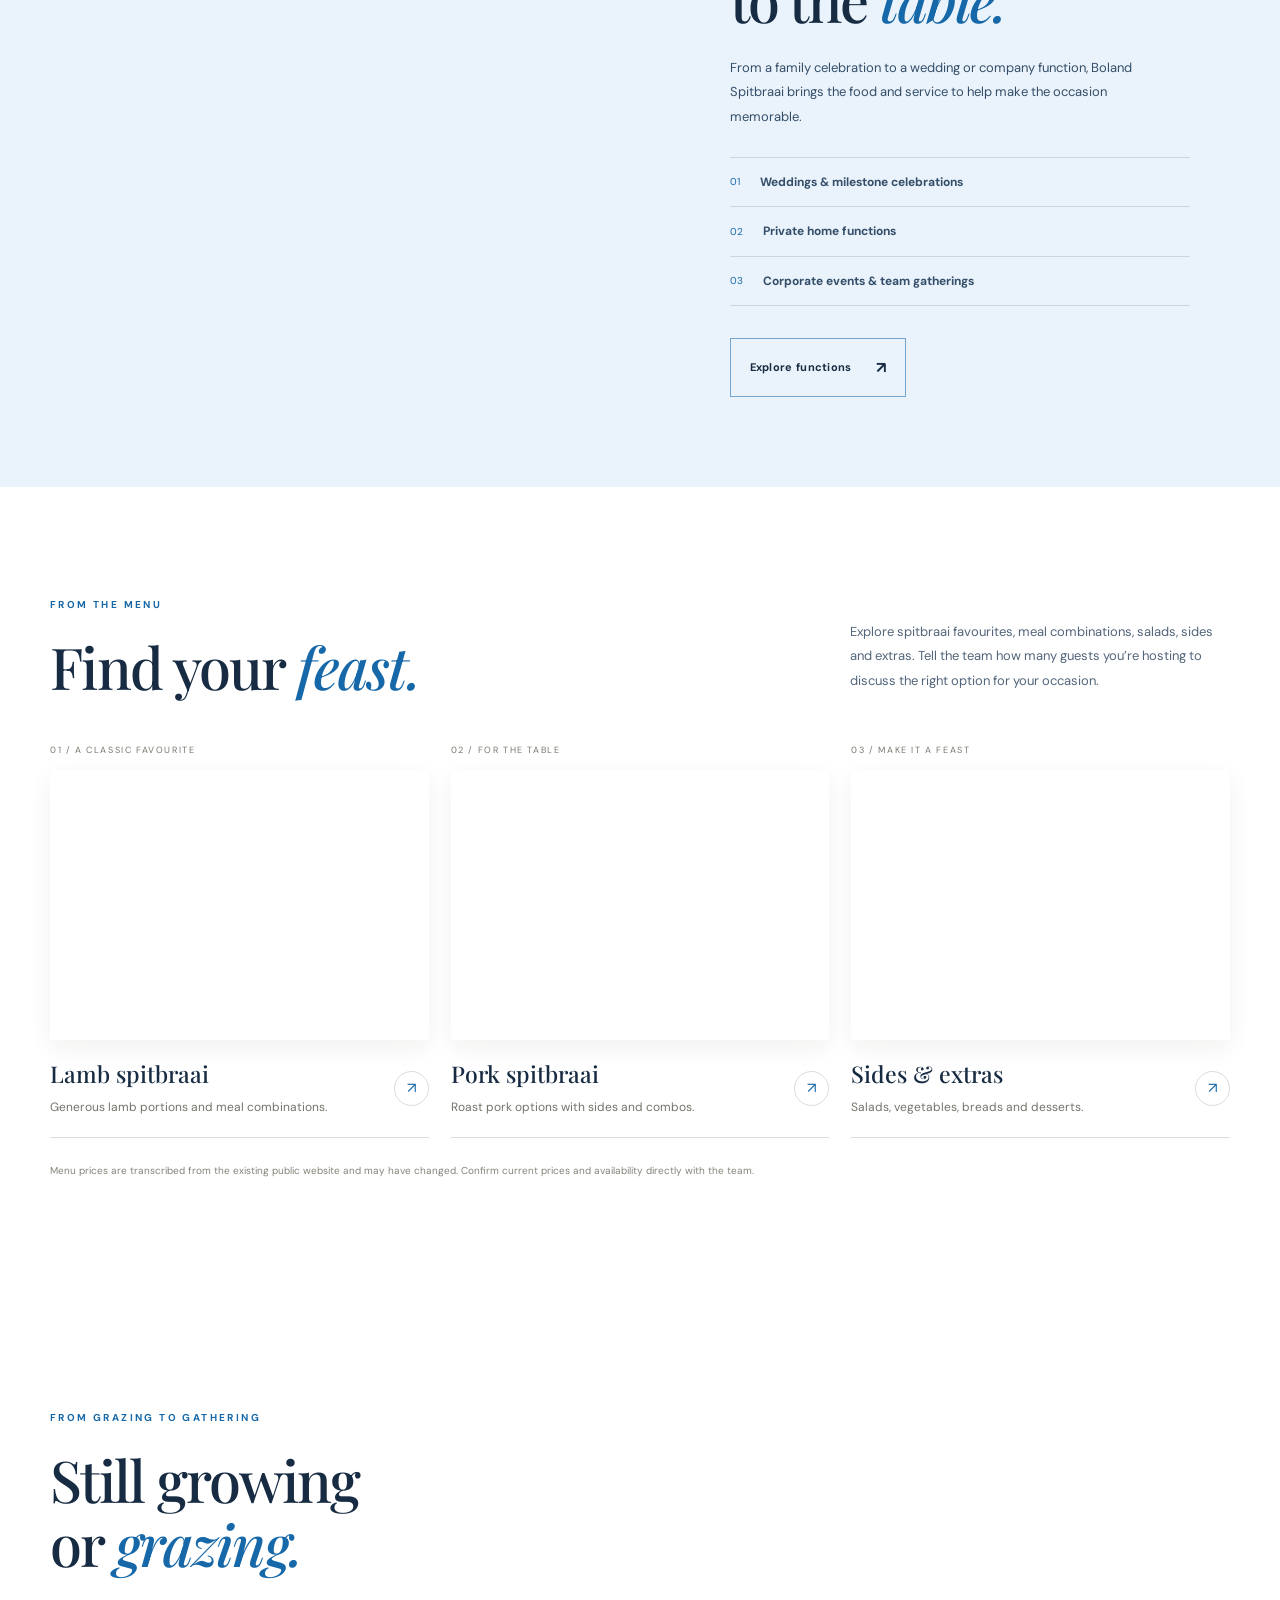
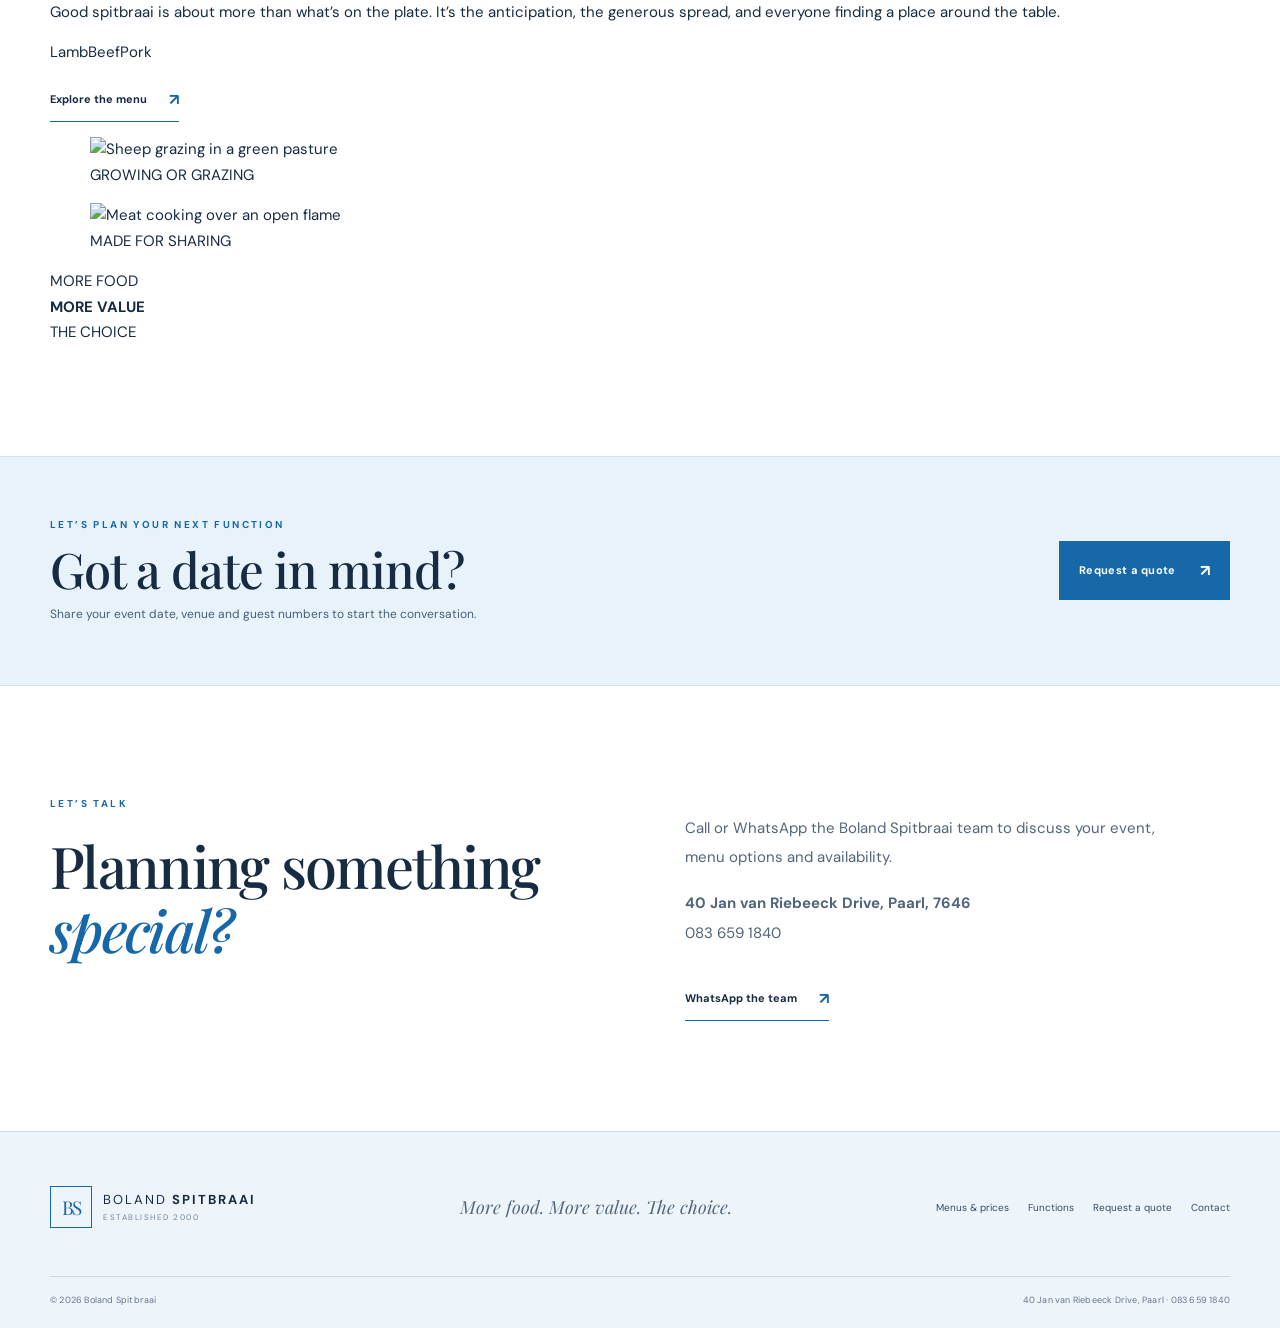
==== commit 73a0cc03: "Add visual land-to-table feature with livestock and feast photography" ====
--- a/index.html
+++ b/index.html
@@ -5,6 +5,29 @@
 <section class="intro-section section-pad"><div class="wrap intro-grid"><div><p class="eyebrow dark-eye">A FAMILY-OWNED BUSINESS</p><h2>Good food.<br>Generous portions.<br><em>Real hospitality.</em></h2></div><div class="intro-copy"><p>Boland Spitbraai began in 2000 with a spitbraai for a friend’s 30th birthday. Word of mouth helped the family-owned business grow into a catering service for gatherings big and small.</p><p>Based in Paarl, the team serves events across the Boland, Cape Winelands and surrounding areas. Catering is available at your home or a venue of your choice.</p><a class="under-link" href="about.html">Discover our story <span>↗</span></a></div></div></section>
 <section class="feature-section"><div class="feature-photo photo-feast"></div><div class="feature-panel"><p class="eyebrow">GOOD FOOD FOR YOUR PEOPLE</p><h2>Bring everyone<br>to the <em>table.</em></h2><p>From a family celebration to a wedding or company function, Boland Spitbraai brings the food and service to help make the occasion memorable.</p><div class="feature-list"><div><span>01</span><b>Weddings & milestone celebrations</b></div><div><span>02</span><b>Private home functions</b></div><div><span>03</span><b>Corporate events & team gatherings</b></div></div><a class="button button-outline" href="events.html">Explore functions <span>↗</span></a></div></section>
 <section class="packages-section section-pad"><div class="wrap"><div class="section-heading"><div><p class="eyebrow dark-eye">FROM THE MENU</p><h2>Find your <em>feast.</em></h2></div><p>Explore spitbraai favourites, meal combinations, salads, sides and extras. Tell the team how many guests you’re hosting to discuss the right option for your occasion.</p></div><div class="package-grid"><a class="package-card" href="menus.html#lamb"><span class="card-number">01 / A CLASSIC FAVOURITE</span><div class="package-image package-image-one"></div><div class="package-bottom"><div><h3>Lamb spitbraai</h3><p>Generous lamb portions and meal combinations.</p></div><span class="round-arrow">↗</span></div></a><a class="package-card" href="menus.html#pork"><span class="card-number">02 / FOR THE TABLE</span><div class="package-image package-image-two"></div><div class="package-bottom"><div><h3>Pork spitbraai</h3><p>Roast pork options with sides and combos.</p></div><span class="round-arrow">↗</span></div></a><a class="package-card" href="menus.html#extras"><span class="card-number">03 / MAKE IT A FEAST</span><div class="package-image package-image-three"></div><div class="package-bottom"><div><h3>Sides & extras</h3><p>Salads, vegetables, breads and desserts.</p></div><span class="round-arrow">↗</span></div></a></div><p class="small-note">Menu prices are transcribed from the existing public website and may have changed. Confirm current prices and availability directly with the team.</p></div></section>
+
+<section class="land-to-table section-pad" aria-labelledby="land-heading">
+  <div class="wrap land-grid">
+    <div class="land-copy">
+      <p class="eyebrow dark-eye">FROM GRAZING TO GATHERING</p>
+      <h2 id="land-heading">Still growing<br>or <em>grazing.</em></h2>
+      <p>Good spitbraai is about more than what’s on the plate. It’s the anticipation, the generous spread, and everyone finding a place around the table.</p>
+      <div class="land-tags" aria-label="Meat options"><span>Lamb</span><span>Beef</span><span>Pork</span></div>
+      <a class="under-link" href="menus.html">Explore the menu <span>↗</span></a>
+    </div>
+    <div class="land-visual">
+      <figure class="land-animal">
+        <img src="https://images.unsplash.com/photo-1684849108757-3655360c0571?auto=format&fit=crop&w=1200&q=85" alt="Sheep grazing in a green pasture">
+        <figcaption>GROWING OR GRAZING</figcaption>
+      </figure>
+      <figure class="land-feast">
+        <img src="https://images.unsplash.com/photo-1529193591184-b1d58069ecdd?auto=format&fit=crop&w=1000&q=85" alt="Meat cooking over an open flame">
+        <figcaption>MADE FOR SHARING</figcaption>
+      </figure>
+      <span class="land-stamp" aria-hidden="true">MORE FOOD<br><b>MORE VALUE</b><br>THE CHOICE</span>
+    </div>
+  </div>
+</section>
 <section class="quote-band"><div class="wrap quote-band-inner"><div><p class="eyebrow">LET’S PLAN YOUR NEXT FUNCTION</p><h2>Got a date in mind?</h2><p>Share your event date, venue and guest numbers to start the conversation.</p></div><a class="button button-light" href="quote.html">Request a quote <span>↗</span></a></div></section>
 <section class="section-pad"><div class="wrap intro-grid"><div><p class="eyebrow dark-eye">LET’S TALK</p><h2>Planning something<br><em>special?</em></h2></div><div class="intro-copy"><p>Call or WhatsApp the Boland Spitbraai team to discuss your event, menu options and availability.</p><p><strong>40 Jan van Riebeeck Drive, Paarl, 7646</strong><br>083 659 1840</p><a class="under-link" href="https://wa.me/27836591840?text=Hi%20Boland%20Spitbraai%2C%20I%27d%20like%20to%20enquire%20about%20catering." target="_blank" rel="noopener">WhatsApp the team <span>↗</span></a></div></div></section></main>
 <footer class="site-footer"><div class="wrap footer-main"><a class="brand footer-brand" href="index.html"><span class="brand-mark">BS</span><span class="brand-name">BOLAND <b>SPITBRAAI</b><small>ESTABLISHED 2000</small></span></a><p>More food. More value. The choice.</p><div class="footer-links"><a href="menus.html">Menus & prices</a><a href="events.html">Functions</a><a href="quote.html">Request a quote</a><a href="contact.html">Contact</a></div></div><div class="wrap footer-bottom"><span>© <span data-year></span> Boland Spitbraai</span><span>40 Jan van Riebeeck Drive, Paarl · 083 659 1840</span></div></footer></body></html>
--- a/assets/css/styles.css
+++ b/assets/css/styles.css
@@ -16,4 +16,199 @@
 @media(min-width:1500px){.hero-content{padding-top:0}}@media(max-width:1050px){.site-header{padding-inline:24px}.site-nav{gap:14px;font-size:10px}.brand-name{font-size:11px}.wrap{width:calc(100% - 48px)}.hero-stamp{right:24px}.section-pad{padding:85px 0}.feature-panel{padding:65px 40px}.intro-grid,.story-grid,.contact-grid{gap:50px}.quote-layout{gap:45px}.planning-grid{gap:55px}.package-image{height:220px}.event-img{height:200px}.menu-row{gap:40px}}
 @media(max-width:800px){.site-header{height:72px;padding-inline:20px}.brand-mark{width:38px;height:38px}.brand-name{font-size:11px}.nav-toggle{display:flex;width:42px;height:42px;border:1px solid rgba(255,255,255,.2);background:transparent;flex-direction:column;align-items:center;justify-content:center;gap:6px;z-index:2}.nav-toggle span{width:17px;height:1px;background:var(--white);transition:transform .2s}.nav-toggle[aria-expanded=true] span:first-child{transform:translateY(3.5px) rotate(45deg)}.nav-toggle[aria-expanded=true] span:last-child{transform:translateY(-3.5px) rotate(-45deg)}.site-nav{position:fixed;inset:72px 0 0;background:var(--deep);padding:30px 25px 45px;display:flex;flex-direction:column;align-items:stretch;gap:0;overflow-y:auto;transform:translateX(100%);transition:transform .25s ease;visibility:hidden}.site-nav.is-open{transform:translateX(0);visibility:visible}.site-nav>a:not(.nav-cta){padding:17px 0;border-bottom:1px solid rgba(255,255,255,.1);font-size:15px}.nav-cta{margin-top:25px;text-align:center;padding:15px}.hero{height:auto;min-height:690px;max-height:none;padding:85px 0 35px}.hero-image{background-image:linear-gradient(90deg,rgba(15,17,13,.91),rgba(15,17,13,.57)),linear-gradient(0deg,rgba(15,17,13,.55),transparent 60%),url('https://images.unsplash.com/photo-1529193591184-b1d58069ecdd?auto=format&fit=crop&w=1300&q=85');background-position:center}.hero-content{padding-top:0}.hero h1{font-size:clamp(54px,12vw,78px);letter-spacing:-3px}.hero-copy{max-width:450px;font-size:14px}.hero-note{margin-top:60px;max-width:260px;line-height:1.8}.hero-stamp{width:100px;height:100px;right:22px;bottom:32px;font-size:6px;letter-spacing:1px}.hero-stamp b{font-size:14px}.intro-grid,.story-grid,.contact-grid,.quote-layout,.planning-grid{grid-template-columns:1fr;gap:30px}.section-pad{padding:70px 0}.intro-copy{padding-top:0}.feature-section,.about-image-row{grid-template-columns:1fr}.feature-photo{min-height:360px}.feature-panel{padding:55px 24px 65px}.section-heading{align-items:flex-start;flex-direction:column;gap:15px;margin-bottom:30px}.section-heading>p{max-width:560px}.package-grid,.event-grid{grid-template-columns:1fr 1fr}.package-grid .package-card:last-child,.event-grid .event-card:last-child{grid-column:1/-1}.package-image{height:250px}.quote-band-inner{align-items:flex-start;flex-direction:column}.quote-band{padding:45px 0}.footer-main{align-items:flex-start;flex-direction:column;gap:14px}.footer-main>p{margin:4px 0}.footer-links{gap:14px}.page-hero{min-height:430px}.page-hero h1{font-size:clamp(48px,10vw,68px);letter-spacing:-2.8px}.page-hero-content>p:not(.eyebrow){max-width:470px}.about-image{min-height:340px}.about-image-copy{padding:55px 24px}.menu-row{grid-template-columns:1fr;gap:24px;padding:35px 0}.menu-row.reverse .menu-row-image{order:0}.menu-row-image{height:320px}.menu-row-content h2{font-size:38px}.gallery-grid{grid-template-columns:repeat(2,1fr);grid-auto-rows:220px;gap:12px}.tile-wide{grid-column:span 2}.planning-grid{gap:40px}.quote-layout{gap:35px}.quote-form{padding:25px}.quote-intro h1{font-size:58px}.contact-grid{gap:25px}}
 @media(max-width:480px){.wrap{width:calc(100% - 40px)}.site-header{padding-inline:16px}.brand{gap:8px}.brand-name{font-size:10px;letter-spacing:1.5px}.brand-name small{font-size:7px;letter-spacing:1px}.hero{min-height:650px;padding-top:75px}.hero h1{font-size:54px}.hero-copy{font-size:13px;margin:22px 0 25px}.hero-actions{align-items:flex-start;flex-direction:column;gap:18px}.hero-note{margin-top:45px;font-size:7px;letter-spacing:1.2px;max-width:210px}.hero-stamp{width:83px;height:83px;bottom:24px;right:17px}.hero-stamp b{font-size:12px}.hero-stamp span{font-size:5px}.section-pad{padding:58px 0}h2{font-size:38px}.feature-photo{min-height:280px}.feature-panel{padding:45px 20px 50px}.package-grid,.event-grid{grid-template-columns:1fr}.package-grid .package-card:last-child,.event-grid .event-card:last-child{grid-column:auto}.package-image{height:240px}.quote-band h2{font-size:36px}.footer-bottom{flex-direction:column;gap:5px}.page-hero{min-height:400px}.page-hero h1{font-size:47px;letter-spacing:-2px}.page-hero-content>p:not(.eyebrow){font-size:13px}.menu-row-image{height:255px}.menu-row-content h2{font-size:35px}.gallery-grid{grid-auto-rows:170px;gap:9px}.gallery-tile figcaption{left:11px;bottom:12px;font-size:15px}.gallery-tile figcaption span{font-size:7px;margin-right:4px}.quote-form{padding:19px}.form-grid{grid-template-columns:1fr;gap:15px}.full-field{grid-column:auto}.form-top{flex-direction:column;gap:5px}.form-top span:last-child{font-size:7px}.quote-intro h1{font-size:51px}.contact-panel-row h3{font-size:21px}.pull-quote{font-size:21px}}
-@media(prefers-reduced-motion:reduce){*,*::before,*::after{scroll-behavior:auto!important;transition:none!important;animation:none!important}}+@media(prefers-reduced-motion:reduce){*,*::before,*::after{scroll-behavior:auto!important;transition:none!important;animation:none!important}}
+
+/* BOLAND SPITBRAAI — LIGHT, CONFIDENT BRAND REFRESH */
+:root{
+ --ink:#29251f;
+ --deep:#f7f4ed;
+ --deep2:#eee8dc;
+ --paper:#fbf9f4;
+ --paper2:#f0e9dd;
+ --muted:#777067;
+ --line:rgba(41,37,31,.15);
+ --accent:#b95732;
+ --accent2:#d98251;
+ --white:#fffdf8;
+}
+body{background:var(--paper);color:var(--ink)}
+.site-header{background:rgba(251,249,244,.97);color:var(--ink);border-bottom:1px solid rgba(41,37,31,.12);box-shadow:0 5px 22px rgba(47,37,27,.035)}
+.brand-mark{border-color:var(--accent);color:var(--accent)}
+.brand-name small{color:#81786e}
+.site-nav>a:not(.nav-cta){color:#554d44}
+.site-nav>a:hover,.site-nav>a.active{color:var(--accent)}
+.nav-cta{border-color:rgba(185,87,50,.5);color:var(--ink)}
+.nav-cta span{color:var(--accent)}
+.hero{background:#f8f5ed;color:var(--ink)}
+.hero-image{
+ background-image:linear-gradient(90deg,#f8f5ed 0%,rgba(248,245,237,.97) 27%,rgba(248,245,237,.82) 43%,rgba(248,245,237,.18) 69%,rgba(248,245,237,.02) 100%),linear-gradient(0deg,rgba(41,37,31,.08),transparent 55%),url('https://images.unsplash.com/photo-1529193591184-b1d58069ecdd?auto=format&fit=crop&w=2000&q=90');
+ background-position:center right;
+}
+.hero h1{color:var(--ink)}
+h1 em,h2 em{color:var(--accent)}
+.eyebrow{color:var(--accent)}
+.eyebrow span{background:var(--accent)}
+.hero-copy{color:#5f574e}
+.button-primary{background:var(--accent);color:#fffdf8}
+.button-primary:hover{background:#984526}
+.text-link{color:var(--ink)}
+.text-link span{color:var(--accent)}
+.hero-note{color:#71685e}
+.note-line{background:var(--accent)}
+.hero-stamp{border-color:rgba(185,87,50,.6);color:#5f5145;background:rgba(251,249,244,.72);backdrop-filter:blur(5px)}
+.hero-stamp b{color:var(--accent)}
+.dark-eye{color:var(--accent)}
+.feature-section{background:#f0e8dc;color:var(--ink)}
+.feature-photo{background-image:url('https://images.unsplash.com/photo-1555939594-58d7cb561ad1?auto=format&fit=crop&w=1400&q=90')}
+.feature-panel>p:not(.eyebrow){color:#655d53}
+.feature-list{border-color:rgba(41,37,31,.14)}
+.feature-list>div{border-color:rgba(41,37,31,.14)}
+.feature-list span{color:var(--accent)}
+.button-outline{border-color:rgba(185,87,50,.6);color:var(--ink)}
+.button-outline:hover{background:rgba(185,87,50,.07)}
+.intro-copy p,.story-copy p,.contact-grid>div>p:not(.eyebrow){color:#655e55}
+.package-image{box-shadow:0 8px 24px rgba(40,30,20,.06)}
+.package-bottom{border-color:var(--line)}
+.round-arrow{color:var(--accent)}
+.quote-band{background:#f0e3d4;color:var(--ink);border-top:1px solid #e5d3c0;border-bottom:1px solid #e5d3c0}
+.quote-band .eyebrow{color:var(--accent)}
+.quote-band h2 em{color:var(--accent)}
+.quote-band p:not(.eyebrow){color:#65584b}
+.button-light{background:var(--accent);color:#fffdf8}
+.button-light:hover{background:#984526}
+.site-footer{background:#eee7dc;color:var(--ink);border-top:1px solid rgba(41,37,31,.1)}
+.footer-main>p{color:#6b5f53}
+.footer-links a{color:#4f473e}
+.footer-links a:hover{color:var(--accent)}
+.footer-bottom{border-color:rgba(41,37,31,.13);color:#7d746a}
+.page-hero{background:#f7f3eb;color:var(--ink)}
+.page-hero-photo{background-image:linear-gradient(90deg,#f7f3eb 0%,rgba(247,243,235,.94) 28%,rgba(247,243,235,.72) 48%,rgba(247,243,235,.08) 100%),url('https://images.unsplash.com/photo-1555939594-58d7cb561ad1?auto=format&fit=crop&w=1800&q=85')}
+.about-hero .page-hero-photo{background-image:linear-gradient(90deg,#f7f3eb 0%,rgba(247,243,235,.93) 30%,rgba(247,243,235,.62) 53%,rgba(247,243,235,.08) 100%),url('https://images.unsplash.com/photo-1528605248644-14dd04022da1?auto=format&fit=crop&w=1800&q=85')}
+.menu-hero .page-hero-photo{background-image:linear-gradient(90deg,#f7f3eb 0%,rgba(247,243,235,.93) 30%,rgba(247,243,235,.62) 53%,rgba(247,243,235,.08) 100%),url('https://images.unsplash.com/photo-1544025162-d76694265947?auto=format&fit=crop&w=1800&q=85')}
+.gallery-hero .page-hero-photo{background-image:linear-gradient(90deg,#f7f3eb 0%,rgba(247,243,235,.93) 30%,rgba(247,243,235,.62) 53%,rgba(247,243,235,.08) 100%),url('https://images.unsplash.com/photo-1517248135467-4c7edcad34c4?auto=format&fit=crop&w=1800&q=85')}
+.events-hero .page-hero-photo{background-image:linear-gradient(90deg,#f7f3eb 0%,rgba(247,243,235,.93) 30%,rgba(247,243,235,.62) 53%,rgba(247,243,235,.08) 100%),url('https://images.unsplash.com/photo-1511795409834-ef04bbd61622?auto=format&fit=crop&w=1800&q=85')}
+.contact-hero .page-hero-photo{background-image:linear-gradient(90deg,#f7f3eb 0%,rgba(247,243,235,.93) 30%,rgba(247,243,235,.62) 53%,rgba(247,243,235,.08) 100%),url('https://images.unsplash.com/photo-1517248135467-4c7edcad34c4?auto=format&fit=crop&w=1800&q=85')}
+.page-hero h1{color:var(--ink)}
+.page-hero-content>p:not(.eyebrow){color:#5f574e}
+.about-image-row{background:#f0e8dc;color:var(--ink)}
+.about-image-copy>p:not(.eyebrow){color:#655d53}
+.menu-row-content>p:not(.eyebrow){color:#655d53}
+.planning-section{background:#f0e8dc;color:var(--ink)}
+.planning-grid>div:first-child>p:not(.eyebrow){color:#655d53}
+.planning-steps>div{border-color:rgba(41,37,31,.15)}
+.planning-steps>div>span{color:var(--accent)}
+.planning-steps p{color:#655d53}
+.quote-page{background:var(--paper)}
+.quote-intro h1{color:var(--ink)}
+.quote-intro>p:not(.eyebrow){color:#655d53}
+.quote-form{background:#fffefa;border-color:rgba(41,37,31,.1);box-shadow:0 16px 40px rgba(44,36,25,.06)}
+.form-field input,.form-field select,.form-field textarea{background:#fffdf8;border-color:#d9d0c3}
+.form-field input:focus,.form-field select:focus,.form-field textarea:focus{border-color:var(--accent);box-shadow:0 0 0 3px rgba(185,87,50,.1)}
+.form-status{background:#f4e7d9;color:#5c3e2c}
+.contact-panel-row p{color:#655d53}
+.nav-toggle{border-color:rgba(41,37,31,.2)}
+.nav-toggle span{background:var(--ink)}
+@media(max-width:800px){
+ .site-nav{background:#fbf9f4}
+ .site-nav>a:not(.nav-cta){border-color:rgba(41,37,31,.12);color:#554d44}
+ .hero{background:#f8f5ed}
+ .hero-image{background-image:linear-gradient(90deg,rgba(248,245,237,.97),rgba(248,245,237,.78) 62%,rgba(248,245,237,.5)),linear-gradient(0deg,rgba(248,245,237,.2),transparent),url('https://images.unsplash.com/photo-1529193591184-b1d58069ecdd?auto=format&fit=crop&w=1300&q=85');background-position:center right}
+ .hero-stamp{background:rgba(251,249,244,.85)}
+ .page-hero-photo,.about-hero .page-hero-photo,.menu-hero .page-hero-photo,.gallery-hero .page-hero-photo,.events-hero .page-hero-photo,.contact-hero .page-hero-photo{background-image:linear-gradient(90deg,rgba(247,243,235,.96),rgba(247,243,235,.78) 68%,rgba(247,243,235,.55)),url('https://images.unsplash.com/photo-1555939594-58d7cb561ad1?auto=format&fit=crop&w=1300&q=85')}
+}
+@media(prefers-reduced-motion:reduce){.package-card:hover .package-image{transform:none}}
+
+
+/* FINAL DIRECTION: WHITE + BLUE, WITH THE ORIGINAL SITE'S CHARACTER */
+:root{
+ --ink:#172b42;
+ --deep:#f7fbff;
+ --deep2:#eaf3fb;
+ --paper:#ffffff;
+ --paper2:#edf5fc;
+ --muted:#65778b;
+ --line:rgba(23,43,66,.16);
+ --accent:#1768a8;
+ --accent2:#4d98d2;
+ --white:#ffffff;
+}
+body{background:#fff;color:var(--ink)}body>header,body>main,body>footer{position:relative;z-index:1}
+.site-header{background:rgba(255,255,255,.97);color:var(--ink);border-bottom:1px solid rgba(23,43,66,.13);box-shadow:0 5px 22px rgba(23,43,66,.04)}
+.brand-mark{border-color:var(--accent);color:var(--accent)}
+.brand-name small{color:#71849a}
+.site-nav>a:not(.nav-cta){color:#344d68}
+.site-nav>a:hover,.site-nav>a.active{color:var(--accent)}
+.nav-cta{border-color:rgba(23,104,168,.45);color:var(--ink)}
+.nav-cta span,.round-arrow,.under-link span{color:var(--accent)}
+.hero{background:#fff;color:var(--ink)}
+.hero-image{background-image:linear-gradient(90deg,#fff 0%,rgba(255,255,255,.97) 25%,rgba(255,255,255,.82) 43%,rgba(255,255,255,.15) 70%,rgba(255,255,255,.02) 100%),linear-gradient(0deg,rgba(23,43,66,.07),transparent 55%),url('https://images.unsplash.com/photo-1529193591184-b1d58069ecdd?auto=format&fit=crop&w=2000&q=90');background-position:center right}
+.hero h1,.page-hero h1{color:var(--ink)}
+h1 em,h2 em,.quote-intro h1 em{color:var(--accent)}
+.eyebrow,.dark-eye{color:var(--accent)}
+.eyebrow span,.note-line{background:var(--accent)}
+.hero-copy,.page-hero-content>p:not(.eyebrow){color:#435b74}
+.hero-note{color:#536b83}
+.hero-stamp{border-color:rgba(23,104,168,.55);color:#365a7a;background:rgba(255,255,255,.82);backdrop-filter:blur(5px)}
+.hero-stamp b{color:var(--accent)}
+.button-primary{background:var(--accent);color:#fff}
+.button-primary:hover{background:#105182}
+.text-link{color:var(--ink)}
+.feature-section{background:#eaf3fb;color:var(--ink)}
+.feature-panel>p:not(.eyebrow),.feature-list>div b{color:#344e69}
+.feature-list{border-color:rgba(23,43,66,.15)}
+.feature-list>div{border-color:rgba(23,43,66,.15)}
+.feature-list span{color:var(--accent)}
+.button-outline{border-color:rgba(23,104,168,.55);color:var(--ink)}
+.button-outline:hover{background:rgba(23,104,168,.07)}
+.intro-copy p,.story-copy p,.contact-grid>div>p:not(.eyebrow),.section-heading>p{color:#52657a}
+.under-link{border-color:var(--accent)}
+.quote-band{background:#e8f2fb;color:var(--ink);border-top:1px solid #d4e4f3;border-bottom:1px solid #d4e4f3}
+.quote-band .eyebrow,.quote-band h2 em{color:var(--accent)}
+.quote-band p:not(.eyebrow){color:#465f78}
+.button-light{background:var(--accent);color:#fff}
+.button-light:hover{background:#105182}
+.site-footer{background:#edf4fa;color:var(--ink);border-top:1px solid rgba(23,43,66,.12)}
+.footer-main>p{color:#52677d}
+.footer-links a{color:#344d68}
+.footer-links a:hover{color:var(--accent)}
+.footer-bottom{border-color:rgba(23,43,66,.14);color:#63778c}
+.page-hero{background:#fff;color:var(--ink)}
+.page-hero-photo,.about-hero .page-hero-photo,.menu-hero .page-hero-photo,.gallery-hero .page-hero-photo,.events-hero .page-hero-photo,.contact-hero .page-hero-photo{
+ background-image:linear-gradient(90deg,#fff 0%,rgba(255,255,255,.96) 28%,rgba(255,255,255,.78) 50%,rgba(255,255,255,.12) 100%),url('https://images.unsplash.com/photo-1555939594-58d7cb561ad1?auto=format&fit=crop&w=1800&q=85');
+ background-position:center right;
+}
+.about-image-row{background:#eaf3fb;color:var(--ink)}
+.about-image-copy>p:not(.eyebrow),.menu-row-content>p:not(.eyebrow){color:#52657a}
+.planning-section{background:#eaf3fb;color:var(--ink)}
+.planning-grid>div:first-child>p:not(.eyebrow),.planning-steps p{color:#52657a}
+.planning-steps>div{border-color:rgba(23,43,66,.15)}
+.planning-steps>div>span{color:var(--accent)}
+.quote-page{background:#fff}
+.quote-intro h1{color:var(--ink)}
+.quote-intro>p:not(.eyebrow){color:#52657a}
+.quote-form{background:#fff;border-color:rgba(23,43,66,.12);box-shadow:0 16px 40px rgba(23,43,66,.06)}
+.form-field input,.form-field select,.form-field textarea{background:#fff;border-color:#cbd9e6}
+.form-field input:focus,.form-field select:focus,.form-field textarea:focus{border-color:var(--accent);box-shadow:0 0 0 3px rgba(23,104,168,.1)}
+.form-status{background:#e8f2fb;color:#214b70}
+.contact-panel-row p{color:#52657a}
+.nav-toggle{border-color:rgba(23,43,66,.2)}
+.nav-toggle span{background:var(--ink)}
+/* Light, fixed brick texture sits behind content so the page can scroll over it. */
+body::before{
+ content:"";position:fixed;inset:0;z-index:0;pointer-events:none;
+ background-color:#f8fbff;
+ background-image:
+  linear-gradient(rgba(69,117,158,.15) 1px,transparent 1px),
+  linear-gradient(90deg,rgba(69,117,158,.15) 1px,transparent 1px),
+  linear-gradient(90deg,rgba(69,117,158,.15) 1px,transparent 1px);
+ background-size:100% 32px,64px 64px,64px 64px;
+ background-position:0 0,0 0,32px 32px;
+}
+@media(max-width:800px){
+ .site-nav{background:#fff}
+ .site-nav>a:not(.nav-cta){border-color:rgba(23,43,66,.12);color:#344d68}
+ .hero{background:#fff}
+ .hero-image{background-image:linear-gradient(90deg,rgba(255,255,255,.97),rgba(255,255,255,.82) 62%,rgba(255,255,255,.52)),linear-gradient(0deg,rgba(255,255,255,.2),transparent),url('https://images.unsplash.com/photo-1529193591184-b1d58069ecdd?auto=format&fit=crop&w=1300&q=85');background-position:center right}
+ .hero-stamp{background:rgba(255,255,255,.88)}
+ .page-hero-photo,.about-hero .page-hero-photo,.menu-hero .page-hero-photo,.gallery-hero .page-hero-photo,.events-hero .page-hero-photo,.contact-hero .page-hero-photo{background-image:linear-gradient(90deg,rgba(255,255,255,.96),rgba(255,255,255,.8) 68%,rgba(255,255,255,.55)),url('https://images.unsplash.com/photo-1555939594-58d7cb561ad1?auto=format&fit=crop&w=1300&q=85')}
+}
